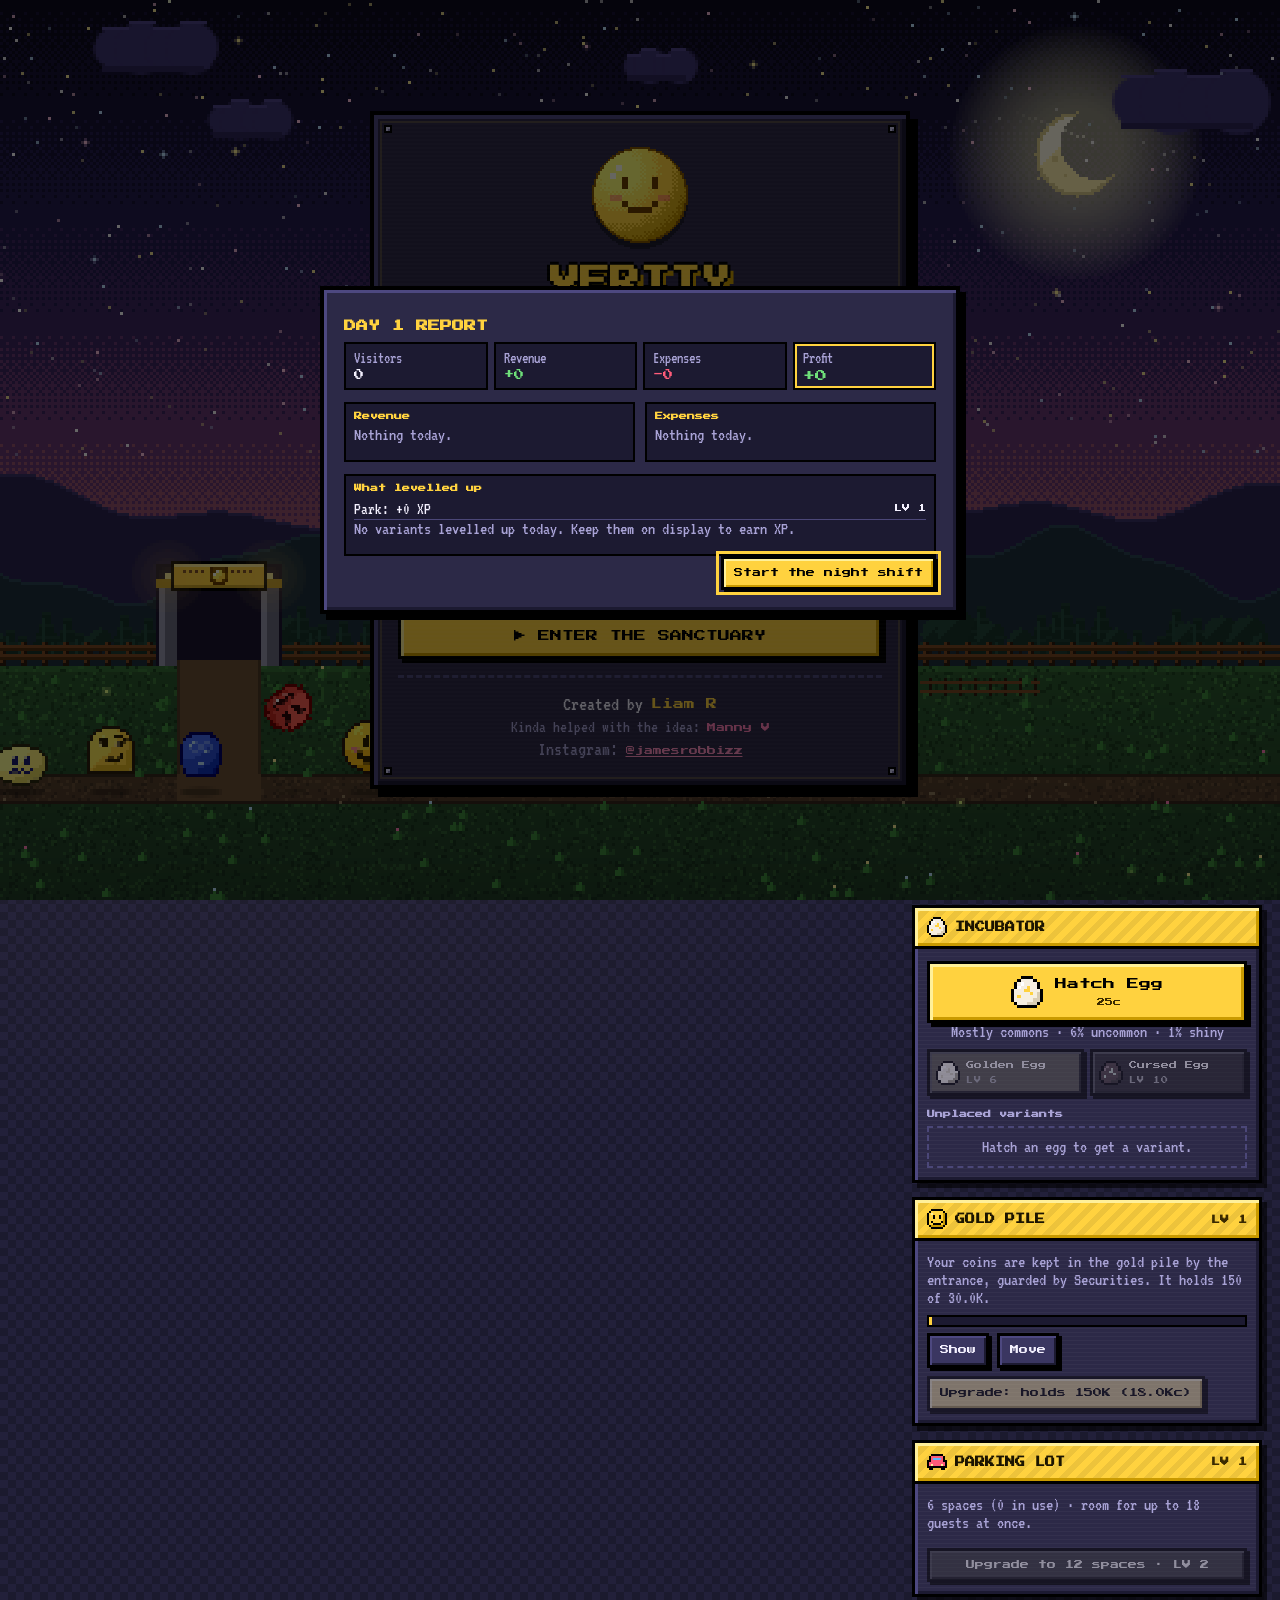
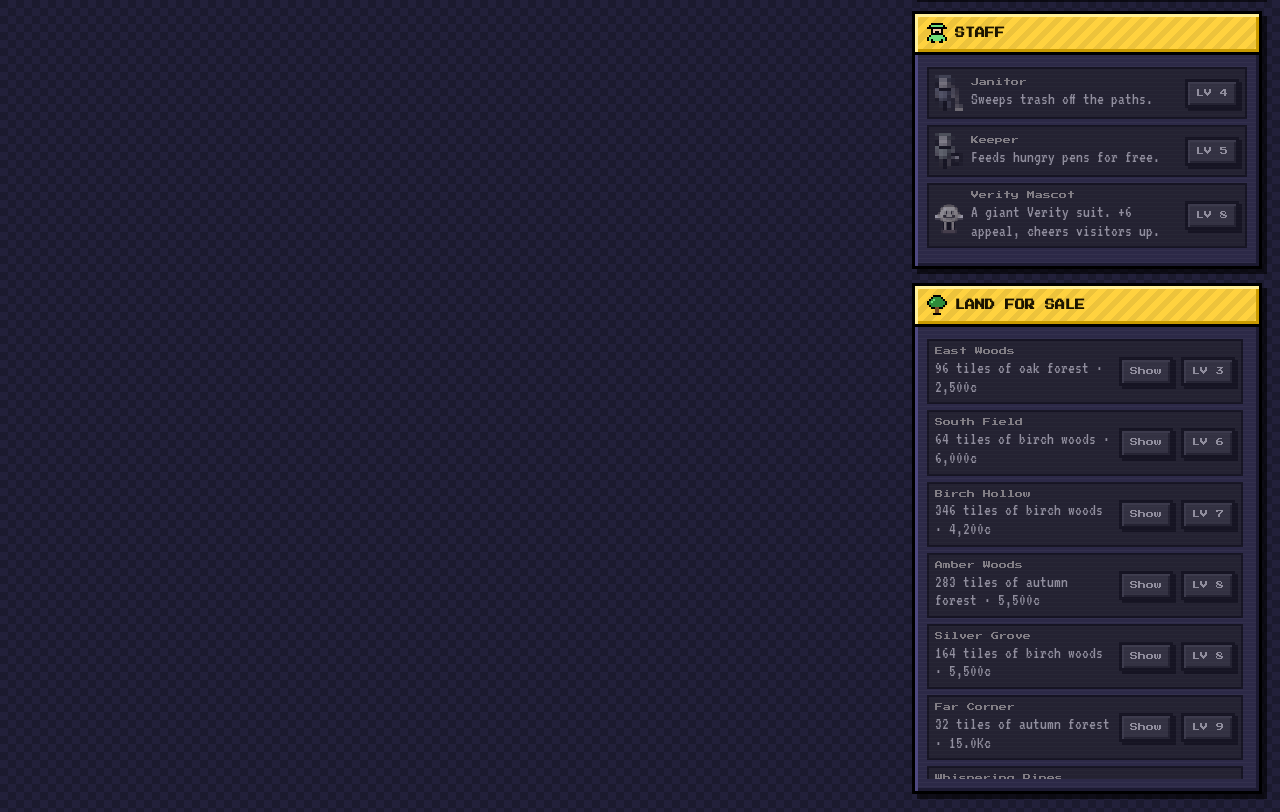
==== index.html @ 5f4888bb "Loading screen parade: every variant's real sprite with its own tricks Co-Authored-By: Claude Opus 5" ====
<!doctype html>
<html lang="en">
<head>
  <meta charset="utf-8">
  <meta name="viewport" content="width=device-width, initial-scale=1">
  <title>Verity Sanctuary</title>
  <link rel="preconnect" href="https://fonts.googleapis.com">
  <link href="https://fonts.googleapis.com/css2?family=Press+Start+2P&family=VT323&display=swap" rel="stylesheet">
  <link rel="stylesheet" href="style.css">
</head>
<body>
  <div id="loader" class="loader">
    <canvas id="loader-scene" class="loader-scene" aria-hidden="true"></canvas>
    <div class="loader-box">
      <i class="rivet tl"></i><i class="rivet tr"></i><i class="rivet bl"></i><i class="rivet br"></i>
      <canvas id="loader-verity" width="52" height="52"></canvas>
      <h1 class="loader-title">VERITY<br>SANCTUARY</h1>
      <p class="loader-tag">a variant habitat tycoon</p>
      <p class="loader-version"><span id="loader-version">Version 1.1</span> · <button id="loader-notes" class="linkish" type="button">What's new?</button></p>
      <div class="loader-roster">
        <canvas id="loader-faces" width="168" height="26"></canvas>
        <span>27 variants to discover (... for now)</span>
      </div>
      <div class="loader-bar">
        <div class="loader-track">
          <div id="loader-fill" class="loader-fill"></div>
          <div class="loader-ticks"></div>
          <canvas id="loader-roller" class="loader-roller" width="24" height="24"></canvas>
        </div>
        <div class="loader-pct"><span id="loader-step">Hatching eggs...</span><span id="loader-num">0%</span></div>
      </div>
      <p class="loader-tip"><b>TIP</b><span id="loader-tip">Build at night. The park is closed from 10 PM to 8 AM.</span></p>
      <button id="loader-start" class="big loader-start" hidden>▶ ENTER THE SANCTUARY</button>
      <div class="loader-credits">
        <p>Created by <b>Liam R</b></p>
        <p class="small-credit">Kinda helped with the idea: <b>Manny V</b></p>
        <p class="insta-credit">Instagram: <a href="https://www.instagram.com/jamesrobbizz/" target="_blank" rel="noopener">@jamesrobbizz</a></p>
      </div>
    </div>
  </div>
  <script>
    // Loading screen: an animated night scene at the sanctuary, drawn before the game scripts load.
    (function () {
      function shade(hex, amt) {
        var n = parseInt(hex.slice(1), 16), f = function (v) { return Math.max(0, Math.min(255, Math.round(v + amt))); };
        return "rgb(" + f(n >> 16) + "," + f((n >> 8) & 255) + "," + f(n & 255) + ")";
      }
      var BAYER = [0, 8, 2, 10, 12, 4, 14, 6, 3, 11, 1, 9, 15, 7, 13, 5];
      function dith(x, y) { return (BAYER[(y & 3) * 4 + (x & 3)] + 0.5) / 16; }
      function rng(seed) { var s = seed >>> 0; return function () { s = (s * 1664525 + 1013904223) >>> 0; return s / 4294967296; }; }

      // ---- Verity faces (shaded spheres, features on an 8-radius grid) ----
      var FEATURES = {
        smile: [["i", -3, -3, 1, 2], ["i", 2, -3, 1, 2], ["i", -3, 1, 1, 1], ["i", -2, 2, 4, 1], ["i", 2, 1, 1, 1]],
        love: [["h", -4, -3, 1, 1], ["h", -2, -3, 1, 1], ["h", -4, -2, 3, 1], ["h", -3, -1, 1, 1], ["h", 1, -3, 1, 1], ["h", 3, -3, 1, 1], ["h", 1, -2, 3, 1], ["h", 2, -1, 1, 1], ["i", -2, 2, 4, 1], ["i", -3, 1, 1, 1], ["i", 2, 1, 1, 1]],
        shades: [["i", -5, -3, 4, 2], ["i", 1, -3, 4, 2], ["i", -1, -3, 2, 1], ["w", -4, -3, 1, 1], ["w", 2, -3, 1, 1], ["i", -1, 2, 3, 1], ["i", 2, 1, 1, 1]],
        angry: [["i", -4, -4, 2, 1], ["i", -2, -3, 1, 1], ["i", 2, -4, 2, 1], ["i", 1, -3, 1, 1], ["i", -3, -2, 1, 1], ["i", 2, -2, 1, 1], ["i", -2, 2, 4, 1], ["i", -3, 3, 1, 1], ["i", 2, 3, 1, 1]],
        wow: [["i", -3, -3, 1, 2], ["i", 2, -3, 1, 2], ["i", -1, 1, 2, 2]],
        sleepy: [["i", -4, -2, 2, 1], ["i", 2, -2, 2, 1], ["i", -1, 2, 2, 1]],
        lie: [["i", -3, -3, 1, 2], ["i", 2, -3, 1, 2], ["i", -3, 2, 6, 1], ["i", -3, 1, 1, 1]],
      };
      function face(color, kind, r, blush) {
        var S = 2 * r + 4, c = document.createElement("canvas"); c.width = c.height = S;
        var g = c.getContext("2d"), cx = S / 2, cy = S / 2;
        var hi = shade(color, 55), lit = shade(color, 28), base = shade(color, 0), dk = shade(color, -38), dk2 = shade(color, -70), line = shade(color, -125);
        for (var y = 0; y < S; y++) for (var x = 0; x < S; x++) {
          var nx = (x + 0.5 - cx) / r, ny = (y + 0.5 - cy) / r, d = nx * nx + ny * ny;
          if (d > 1) continue;
          var col;
          if (Math.sqrt(d) > 1 - 1.15 / r) col = line;
          else {
            var l = 1 - Math.hypot(nx + 0.42, ny + 0.5) / 1.75 + (dith(x, y) - 0.5) * 0.12;
            col = l > 0.72 ? hi : l > 0.55 ? lit : l > 0.33 ? base : l > 0.18 ? dk : dk2;
          }
          g.fillStyle = col; g.fillRect(x, y, 1, 1);
        }
        var s = Math.max(1, Math.round(r / 8)), ox = Math.round(cx), oy = Math.round(cy);
        if (blush) { g.fillStyle = "rgba(255,90,120,0.45)"; g.fillRect(ox - 5 * s, oy, 2 * s, s); g.fillRect(ox + 3 * s, oy, 2 * s, s); }
        (FEATURES[kind] || FEATURES.smile).forEach(function (f) {
          g.fillStyle = f[0] === "h" ? "#e0204a" : f[0] === "w" ? "rgba(255,255,255,0.8)" : shade(color, -150);
          g.fillRect(ox + f[1] * s, oy + f[2] * s, f[3] * s, f[4] * s);
        });
        g.fillStyle = "rgba(255,255,255,0.9)";
        g.fillRect(Math.round(cx - r * 0.5), Math.round(cy - r * 0.62), Math.max(1, s), Math.max(1, s));
        g.fillRect(Math.round(cx - r * 0.62), Math.round(cy - r * 0.45), Math.max(1, s), Math.max(1, s));
        return c;
      }
      var PARADE = [
        ["#ffd23f", "smile", 8, 1], ["#ff7eb6", "love", 8, 1], ["#9d93c9", "lie", 8, 0], ["#e0453a", "angry", 8, 0],
        ["#5fb4ff", "wow", 8, 1], ["#ffc21a", "smile", 11, 1], ["#7ddc7a", "sleepy", 8, 0], ["#ffd23f", "shades", 9, 0],
        ["#3fc9b0", "wow", 8, 0], ["#e64ad6", "smile", 8, 1], ["#a347ff", "angry", 9, 0], ["#fff27a", "wow", 8, 0],
        ["#2b4fd6", "sleepy", 9, 0], ["#c9b458", "lie", 8, 0],
      ].map(function (p) { return { spr: face(p[0], p[1], p[2], p[3]), r: p[2] }; });

      // logo, roller and roster
      function put(id, spr, x, y) { var c = document.getElementById(id), g = c.getContext("2d"); g.clearRect(0, 0, c.width, c.height); g.drawImage(spr, x, y); }
      put("loader-verity", face("#ffd23f", "smile", 24, 1), 0, 0);
      put("loader-roller", face("#ffd23f", "smile", 10, 1), 0, 0);
      var rosterSprites = PARADE.slice(0, 8).map(function (p, i) { return face(["#ffd23f", "#ff7eb6", "#9d93c9", "#e0453a", "#5fb4ff", "#ffd23f", "#7ddc7a", "#a347ff"][i], ["smile", "love", "lie", "angry", "wow", "shades", "sleepy", "angry"][i], 8, i % 2); });

      // ---- Scene ----
      var cv = document.getElementById("loader-scene"), g = cv.getContext("2d");
      var W = 0, H = 0, PX = 3, sky = null, land = null, stars = [], flies = [], clouds = [], groundY = 0, pathY = 0, lanterns = [];
      function layer() { var c = document.createElement("canvas"); c.width = W; c.height = H; return [c, c.getContext("2d")]; }
      function R(gg, col, x, y, w, h) { gg.fillStyle = col; gg.fillRect(Math.round(x), Math.round(y), Math.round(w), Math.round(h)); }
      function build() {
        PX = window.innerWidth < 640 ? 2 : 3;
        W = Math.ceil(window.innerWidth / PX); H = Math.ceil(window.innerHeight / PX);
        cv.width = W; cv.height = H;
        var horizon = Math.round(H * 0.6); groundY = Math.round(H * 0.74); pathY = Math.round(H * 0.87);
        var r = rng(1234);
        // sky with dithered bands, stars and moon
        var s = layer(); sky = s[0]; var sg = s[1];
        var SKY = [[13, 11, 31], [22, 18, 52], [36, 27, 78], [60, 38, 96], [102, 56, 112], [150, 82, 110]];
        for (var y = 0; y < groundY; y++) {
          var t = Math.min(0.999, y / horizon) * (SKY.length - 1), i = Math.floor(t), f = t - i;
          for (var x = 0; x < W; x++) {
            var c = SKY[f > dith(x, y) ? Math.min(SKY.length - 1, i + 1) : i];
            sg.fillStyle = "rgb(" + c[0] + "," + c[1] + "," + c[2] + ")"; sg.fillRect(x, y, 1, 1);
          }
        }
        stars = [];
        for (var k = 0; k < W * H / 260; k++) {
          var sx = Math.floor(r() * W), sy = Math.floor(r() * horizon * 0.85);
          stars.push({ x: sx, y: sy, p: r() * 6.28, big: r() < 0.12, col: ["#ffffff", "#fff09a", "#bfe3ff", "#ffc6e0"][Math.floor(r() * 4)] });
        }
        var mx = Math.round(W * 0.84), my = Math.round(H * 0.17), mr = Math.max(9, Math.round(H * 0.045));
        for (var gr = mr * 3; gr > mr; gr -= 2) { sg.globalAlpha = 0.05; sg.fillStyle = "#fff4c9"; sg.beginPath(); sg.arc(mx, my, gr, 0, 7); sg.fill(); }
        sg.globalAlpha = 1;
        for (y = -mr; y <= mr; y++) for (x = -mr; x <= mr; x++) {
          var d = x * x + y * y; if (d > mr * mr) continue;
          var cut = (x - mr * 0.45) * (x - mr * 0.45) + (y + mr * 0.25) * (y + mr * 0.25) < mr * mr * 0.72;
          if (cut) continue;
          sg.fillStyle = d > (mr - 1.2) * (mr - 1.2) ? "#d9c98a" : (x + y < -mr * 0.6 ? "#fffbe6" : "#fff0b0");
          sg.fillRect(mx + x, my + y, 1, 1);
        }
        R(sg, "#e8d68f", mx - mr * 0.6, my + mr * 0.1, 2, 2); R(sg, "#e8d68f", mx - mr * 0.3, my + mr * 0.5, 1, 1);

        // land: hills, trees, fence, gate, ground, path
        var l = layer(); land = l[0]; var lg = l[1];
        function hills(base, amp, freq, col, top, seed) {
          for (var x = 0; x < W; x++) {
            var hy = base - amp * (0.55 * Math.sin(x * freq + seed) + 0.3 * Math.sin(x * freq * 2.3 + seed * 2) + 0.15 * Math.sin(x * freq * 5.1 + seed));
            hy = Math.round(hy);
            R(lg, top, x, hy, 1, 1); R(lg, col, x, hy + 1, 1, groundY - hy);
          }
        }
        hills(horizon - 4, H * 0.07, 0.018, "#2a2350", "#3a3168", 1);
        hills(horizon + 8, H * 0.05, 0.03, "#1d2f3c", "#2b4452", 4);
        // tree line
        for (var x = 0; x < W; x += 3 + Math.floor(r() * 6)) {
          var th = 8 + Math.floor(r() * 12), tx = x, ty = groundY - 2;
          if (r() < 0.6) { // pine
            for (var j = 0; j < th; j++) { var half = Math.floor((j / th) * th * 0.32) + 1; R(lg, j % 4 === 0 ? "#1d3d33" : "#163128", tx - half, ty - th + j, half * 2 + 1, 1); }
            R(lg, "#24493c", tx - 1, ty - th + 2, 1, th * 0.5);
          } else { // round tree
            var rr = Math.round(th * 0.35);
            for (var yy = -rr; yy <= rr; yy++) for (var xx = -rr; xx <= rr; xx++) if (xx * xx + yy * yy <= rr * rr) R(lg, (xx + yy < -rr * 0.5) ? "#22473a" : "#18342b", tx + xx, ty - rr - 3 + yy, 1, 1);
            R(lg, "#2a1d16", tx, ty - 3, 1, 3);
          }
        }
        // ground
        for (y = groundY; y < H; y++) for (x = 0; x < W; x++) {
          var n = (Math.sin(x * 12.9898 + y * 78.233) * 43758.5453) % 1; n = n < 0 ? -n : n;
          var inPath = y >= pathY - 3 && y <= pathY + 6;
          var col2 = inPath ? (n > 0.85 ? "#7a5c3c" : n < 0.1 ? "#4f3a26" : "#654a30") : (n > 0.9 ? "#3d7a3a" : n < 0.12 ? "#1f4421" : (y - groundY < 2 ? "#356b34" : "#2c5a2e"));
          if (inPath && (y === pathY - 3 || y === pathY + 6)) col2 = "#3e2e1e";
          R(lg, col2, x, y, 1, 1);
        }
        // night darkening toward the bottom
        for (y = groundY; y < H; y++) { lg.globalAlpha = (y - groundY) / (H - groundY) * 0.35; R(lg, "#0a0816", 0, y, W, 1); }
        lg.globalAlpha = 1;
        // fence
        var fy = groundY - 1;
        for (x = 0; x < W; x++) { if (x % 7 === 0) { R(lg, "#2a1a0c", x, fy - 7, 2, 8); R(lg, "#7a4a22", x, fy - 7, 1, 7); } }
        R(lg, "#4e2c10", 0, fy - 5, W, 1); R(lg, "#4e2c10", 0, fy - 2, W, 1); R(lg, "#7a4a22", 0, fy - 6, W, 1); R(lg, "#7a4a22", 0, fy - 3, W, 1);
        // gate with sign and lanterns
        var gx = Math.round(W * 0.13), gw = 34, gh = 30;
        R(lg, "#1b1530", gx - 4, fy - gh - 3, gw + 8, gh + 4);
        R(lg, "#6b6b80", gx - 3, fy - gh + 4, 6, gh - 3); R(lg, "#9a9ab0", gx - 3, fy - gh + 4, 2, gh - 3);
        R(lg, "#6b6b80", gx + gw - 3, fy - gh + 4, 6, gh - 3); R(lg, "#9a9ab0", gx + gw - 3, fy - gh + 4, 2, gh - 3);
        R(lg, "#c9a227", gx - 4, fy - gh + 2, 8, 3); R(lg, "#c9a227", gx + gw - 4, fy - gh + 2, 8, 3);
        R(lg, "#000", gx + 1, fy - gh - 4, gw - 2, 10); R(lg, "#ffd23f", gx + 2, fy - gh - 3, gw - 4, 8); R(lg, "#fff09a", gx + 2, fy - gh - 3, gw - 4, 1); R(lg, "#c9a227", gx + 2, fy - gh + 4, gw - 4, 1);
        lg.drawImage(face("#ffd23f", "smile", 3, 0), gx + gw / 2 - 5, fy - gh - 4);
        for (k = 0; k < 4; k++) { R(lg, "#7a4a22", gx + 5 + k * 2, fy - gh - 1, 1, 1); R(lg, "#7a4a22", gx + gw - 7 - k * 2, fy - gh - 1, 1, 1); }
        var gatePath = function () { R(lg, "#6b5034", gx + 3, fy - 1, gw - 6, pathY + 6 - fy + 1); R(lg, "#4f3a26", gx + 3, fy - 1, 1, pathY - 3 - fy + 1); R(lg, "#4f3a26", gx + gw - 4, fy - 1, 1, pathY - 3 - fy + 1); };
        lanterns = [[gx, fy - gh + 1], [gx + gw, fy - gh + 1]];
        // a pen on the right with a bench and a lamp post
        var px0 = Math.round(W * 0.72);
        for (x = px0; x < px0 + 40; x++) if (x % 5 === 0) R(lg, "#2a1a0c", x, groundY + 4, 1, 6);
        R(lg, "#7a4a22", px0, groundY + 5, 40, 1); R(lg, "#7a4a22", px0, groundY + 8, 40, 1);
        var lpx = Math.round(W * 0.42);
        R(lg, "#1b1b24", lpx, groundY - 18, 2, 18 + 2); R(lg, "#3a3a4a", lpx - 2, groundY - 20, 6, 3);
        lanterns.push([lpx + 1, groundY - 18]);
        // pebbles and tufts
        for (k = 0; k < W / 3; k++) {
          var ex = Math.floor(r() * W), ey = groundY + 2 + Math.floor(r() * (H - groundY - 2));
          if (ey >= pathY - 3 && ey <= pathY + 6) { R(lg, "#8f7a5c", ex, ey, 1, 1); continue; }
          R(lg, "#3f8a3c", ex, ey, 1, 2); R(lg, "#3f8a3c", ex + 1, ey - 1, 1, 3); R(lg, "#2c6a2c", ex + 2, ey, 1, 2);
          if (r() < 0.15) R(lg, ["#ff7eb6", "#fff09a", "#bfe3ff"][Math.floor(r() * 3)], ex + 1, ey - 2, 1, 1);
        }
        gatePath();
        clouds = []; for (k = 0; k < 5; k++) clouds.push({ x: r() * W, y: 8 + r() * horizon * 0.45, w: 18 + r() * 26, v: 1.5 + r() * 2.5 });
        flies = []; for (k = 0; k < Math.max(10, W / 30); k++) flies.push({ x: r() * W, y: groundY - 20 + r() * (H - groundY + 10), p: r() * 6.28, s: 0.5 + r() });
      }
      function cloud(c) {
        var x0 = Math.round(c.x), y0 = Math.round(c.y), w = Math.round(c.w);
        for (var i = 0; i < 4; i++) {
          var cx = x0 + (i + 0.5) * w / 4, rr = w / 5 + (i % 2 ? 2 : 0);
          g.fillStyle = "#3d3470"; g.beginPath(); g.arc(Math.round(cx), y0, rr, 0, 7); g.fill();
        }
        g.fillStyle = "#4d4488"; for (i = 0; i < 4; i++) g.fillRect(Math.round(x0 + (i + 0.5) * w / 4 - w / 8), Math.round(y0 - w / 5 - (i % 2 ? 2 : 0)), Math.round(w / 4), 1);
        g.fillStyle = "#2c2558"; g.fillRect(x0, y0 + Math.round(w / 6), w, 2);
      }
      // once the game scripts are loaded, the parade uses every variant's real sprite
      var realParade = null;
      function buildRealParade() {
        var tricks = ["flip", "spin", "boing", "wiggle", "twirl"];
        realParade = VARIANT_KEYS.map(function (k, i) {
          var def = VARIANTS[k], seed = 7000 + i * 131;
          var ind = { id: -3000 - i, k: k, seed: seed, model: Math.floor(Math.random() * BODY_MODELS.length), size: 0, hue: 0, light: 0, mark: "none", acc: "none", trait: "chill", shiny: false };
          var spr = buildVariantSprite(k, ind, false);
          var trick = k === "boobity" ? "shimmy" : def.move === "float" ? "float" : def.move === "glitch" ? "glitch" : def.move === "zoom" ? "dash" : def.move === "squash" ? "boing" : def.move === "jitter" ? "wiggle" : tricks[i % tricks.length];
          return { spr: spr, trick: trick };
        });
        // shuffle so the line-up changes every visit
        for (var j = realParade.length - 1; j > 0; j--) { var q = Math.floor(Math.random() * (j + 1)), t = realParade[j]; realParade[j] = realParade[q]; realParade[q] = t; }
      }
      var shoot = null, last = performance.now(), T = 0;
      function frame(now) {
        if (!document.getElementById("loader-scene")) return;
        var dt = Math.min(0.1, (now - last) / 1000); last = now; T += dt;
        if (!sky) build();
        g.imageSmoothingEnabled = false;
        g.drawImage(sky, 0, 0);
        for (var i = 0; i < stars.length; i++) {
          var s = stars[i], b = 0.5 + 0.5 * Math.sin(T * 2 + s.p);
          g.globalAlpha = 0.35 + b * 0.65; g.fillStyle = s.col; g.fillRect(s.x, s.y, 1, 1);
          if (s.big && b > 0.7) { g.globalAlpha = (b - 0.7) * 2; g.fillRect(s.x - 1, s.y, 3, 1); g.fillRect(s.x, s.y - 1, 1, 3); }
        }
        g.globalAlpha = 1;
        if (!shoot && Math.random() < dt * 0.2) shoot = { x: W * (0.2 + Math.random() * 0.6), y: H * 0.05 + Math.random() * H * 0.15, t: 0 };
        if (shoot) {
          shoot.t += dt;
          for (var k = 0; k < 12; k++) { g.globalAlpha = (1 - k / 12) * Math.max(0, 1 - shoot.t); g.fillStyle = "#fffbe6"; g.fillRect(Math.round(shoot.x + shoot.t * 160 - k * 2), Math.round(shoot.y + shoot.t * 60 - k * 0.75), 1, 1); }
          g.globalAlpha = 1; if (shoot.t > 1) shoot = null;
        }
        for (i = 0; i < clouds.length; i++) { var c = clouds[i]; c.x += c.v * dt; if (c.x > W + 10) c.x = -c.w - 10; cloud(c); }
        g.drawImage(land, 0, 0);
        // lantern glow
        for (i = 0; i < lanterns.length; i++) {
          var L = lanterns[i], fl = 0.85 + 0.15 * Math.sin(T * 7 + i * 2) * Math.sin(T * 3.1 + i);
          for (var rr = 12; rr > 2; rr -= 3) { g.globalAlpha = 0.07 * fl; g.fillStyle = "#ffcf5a"; g.beginPath(); g.arc(L[0], L[1], rr, 0, 7); g.fill(); }
          g.globalAlpha = 1; g.fillStyle = "#fff09a"; g.fillRect(L[0] - 1, L[1] - 1, 2, 2);
        }
        // the variant parade: simple faces until the game has loaded, then every variant's
        // real sprite in a random body model, bouncing along with its own trick now and then
        if (!realParade && typeof buildVariantSprite === "function" && typeof VARIANT_KEYS !== "undefined") buildRealParade();
        var list = realParade || PARADE, gap = realParade ? 30 : 30, total = list.length * gap + W * 0.25, speed = 16;
        for (i = 0; i < list.length; i++) {
          var p = list[i], sw = p.spr.width, sh = p.spr.height;
          var x = ((T * speed + W * 0.55 - i * gap) % (W + total) + (W + total)) % (W + total) - sw - 6;
          var hopT = (T * 2.2 + i * 0.37) % 1, hop = Math.sin(hopT * Math.PI) * 6, sx = 1, sy = 1, rot = 0, dx = 0, alpha = 1;
          if (hopT < 0.08 || hopT > 0.94) { sx = 1.12; sy = 0.86; }                 // squash on landing
          else if (hopT < 0.25) { sx = 0.92; sy = 1.08; }                           // stretch on take-off
          var tr = p.trick ? (T * 0.22 + i * 0.137) % 1 : 1, pr = tr / 0.22;
          if (tr < 0.22) {
            switch (p.trick) {
              case "flip": hop = Math.sin(pr * Math.PI) * 18; rot = pr * Math.PI * 2; break;
              case "spin": sx = Math.cos(pr * Math.PI * 4); break;
              case "boing": hop = Math.sin(pr * Math.PI) * 22; sy = 1 + Math.sin(pr * Math.PI * 3) * 0.25; sx = 2 - sy; break;
              case "wiggle": rot = Math.sin(pr * Math.PI * 10) * 0.35; hop *= 0.4; break;
              case "dash": dx = Math.sin(pr * Math.PI) * 26; hop *= 0.3; break;
              case "float": hop = 6 + Math.sin(pr * Math.PI) * 12; rot = Math.sin(pr * Math.PI * 4) * 0.15; sx = sy = 1; break;
              case "glitch": dx = (Math.random() < 0.3 ? (Math.random() - 0.5) * 8 : 0); alpha = Math.random() < 0.2 ? 0.4 : 1; break;
              case "shimmy": dx = Math.sin(pr * Math.PI * 14) * 2; rot = Math.sin(pr * Math.PI * 14) * 0.12; hop *= 0.3; break;
              case "twirl": rot = -pr * Math.PI * 2; hop = Math.sin(pr * Math.PI) * 10; break;
            }
          } else if (p.trick === "float") { hop = 5 + Math.sin(T * 2 + i) * 2; sx = sy = 1; }
          x += dx;
          if (x < -50 || x > W + 50) continue;
          var footY = pathY + 3 + (realParade ? 3 : 0);   // real sprites have 3px of padding under the body
          g.globalAlpha = Math.max(0.08, 0.35 - hop * 0.012); g.fillStyle = "#000";
          g.beginPath(); g.ellipse(Math.round(x + sw / 2), pathY + 3, Math.max(2, sw * 0.35 - hop * 0.15), 1.5, 0, 0, 7); g.fill();
          g.globalAlpha = alpha;
          g.save();
          g.translate(Math.round(x + sw / 2), Math.round(footY - hop - sh / 2));
          if (rot) g.rotate(rot);
          g.scale(sx, sy);
          g.drawImage(p.spr, -Math.round(sw / 2), -Math.round(sh / 2));
          g.restore();
          g.globalAlpha = 1;
        }
        // fireflies
        for (i = 0; i < flies.length; i++) {
          var f = flies[i], fx = Math.round(f.x + Math.sin(T * f.s + f.p) * 10), fy = Math.round(f.y + Math.cos(T * f.s * 1.3 + f.p) * 5);
          var a = Math.max(0, Math.sin(T * 2.5 * f.s + f.p));
          g.globalAlpha = a * 0.25; g.fillStyle = "#e8ff8a"; g.fillRect(fx - 1, fy - 1, 3, 3);
          g.globalAlpha = a; g.fillRect(fx, fy, 1, 1);
        }
        g.globalAlpha = 1;
        // roster: the faces take turns bouncing
        var rc = document.getElementById("loader-faces");
        if (rc) {
          var rg = rc.getContext("2d"); rg.clearRect(0, 0, rc.width, rc.height);
          for (i = 0; i < rosterSprites.length; i++) {
            var b2 = Math.max(0, Math.sin(T * 4 - i * 0.6)); b2 = b2 > 0.6 ? (b2 - 0.6) * 10 : 0;
            rg.drawImage(rosterSprites[i], i * 21, 6 - Math.round(b2));
          }
        }
        requestAnimationFrame(frame);
      }
      window.addEventListener("resize", function () { sky = null; });
      requestAnimationFrame(frame);

      // progress (main.js finishes it once the game is ready) and rotating tips
      window.__loader = { pct: 0 };
      var steps = ["Hatching eggs...", "Polishing fences...", "Teaching Moggity to mog...", "Fitting Boobity's tank top...", "Mopping the Backrooms...", "Paving the parking lot..."];
      var tips = ["Build at night. The park is closed from 10 PM to 8 AM.", "Arrow keys or WASD move the camera. Scroll to zoom.", "A bigger parking lot brings in more guests.", "Fuse two variants in the Lab to discover new ones.", "Fed, happy variants earn more coins.", "Some variants love certain enclosure themes.", "Buy wild land to grow your sanctuary.", "He belongs to the Backrooms. Don't let him out."];
      var i = 0, tipI = 0;
      window.__loaderTimer = setInterval(function () {
        if (!document.getElementById("loader-fill")) return clearInterval(window.__loaderTimer);
        if (window.__loader.pct < 70) window.__loader.pct += 3;
        document.getElementById("loader-fill").style.width = window.__loader.pct + "%";
        document.getElementById("loader-roller").style.left = "calc(" + window.__loader.pct + "% - 18px)";
        document.getElementById("loader-num").textContent = Math.floor(window.__loader.pct) + "%";
        if (window.__loader.pct % 15 === 0) document.getElementById("loader-step").textContent = steps[i++ % steps.length];
      }, 60);
      var tipTimer = setInterval(function () {
        var el = document.getElementById("loader-tip");
        if (!el) return clearInterval(tipTimer);
        tipI = (tipI + 1) % tips.length; el.textContent = tips[tipI];
      }, 3200);
    })();
  </script>
  <header class="topbar">
    <div class="brand">
      <i class="ico logo" data-icon="logo"></i>
      <div>
        <h1>VERITY SANCTUARY</h1>
        <p class="tagline">a variant habitat tycoon <span class="ver" id="ver-tag">v1.1</span></p>
      </div>
      <div class="lvl-box" title="Park level: earn XP to unlock new items">
        <span class="lvl-badge" id="park-level">1</span>
        <div class="lvl-meta">
          <span class="label">PARK LEVEL</span>
          <div class="progress xp"><div id="xp-bar" class="progress-fill"></div></div>
          <span id="xp-text" class="xp-text"></span>
        </div>
      </div>
    </div>
    <div class="stats">
      <div class="stat coins"><i class="ico" data-icon="coin"></i><div><span class="label">COINS</span><span id="money" class="value">0</span></div></div>
      <div class="stat"><i class="ico" data-icon="rate"></i><div><span class="label">PER SEC</span><span id="rate" class="value">0</span></div></div>
      <div class="stat"><i class="ico" data-icon="visitor"></i><div><span class="label">VISITORS</span><span id="visitors" class="value">0</span></div></div>
      <div class="stat"><i class="ico" data-icon="heart"></i><div><span class="label">APPEAL</span><span id="appeal" class="value">0</span></div></div>
      <div class="stat"><i class="ico" data-icon="star"></i><div><span class="label">RATING</span><span id="stars" class="value stars"></span></div></div>
      <button id="notes-btn" class="icon-btn text-btn" title="Patch notes"><i class="ico" data-icon="scroll"></i><span>Patch notes</span></button>
      <a id="insta-btn" class="icon-btn text-btn insta-btn" href="https://www.instagram.com/jamesrobbizz/" target="_blank" rel="noopener" title="Follow @jamesrobbizz on Instagram"><i class="ico" data-icon="insta"></i><span>@jamesrobbizz</span></a>
      <button id="sound-toggle" class="icon-btn" title="Toggle sound"><i class="ico" data-icon="sound"></i></button>
    </div>
  </header>

  <main class="layout">
    <section class="park">
      <div class="park-frame">
        <div class="park-title">
          <span class="world-info"><i class="ico" id="weather-ico" data-icon="sun"></i><span id="clock"></span><span id="weather-label"></span></span>
          <span id="park-info" class="park-info"></span>
          <button id="snapshot" class="mini" title="Download a picture of your park"><i class="ico" data-icon="camera"></i></button>
        </div>
        <div id="event-bar" class="event-bar" hidden>
          <span id="event-text"></span>
          <div class="event-timer"><div id="event-fill"></div></div>
        </div>
        <div id="hours-bar" class="hours-bar">
          <span id="hours-text"></span>
          <button id="hours-btn" class="mini-text"></button>
        </div>
        <div class="map-wrap">
          <canvas id="game" tabindex="0" aria-label="Park map. Arrow keys or WASD move the camera, plus and minus zoom."></canvas>
          <canvas id="minimap" width="144" height="96" title="Minimap: click or drag to jump"></canvas>
          <div class="map-controls">
            <button id="zoom-in" class="mini" title="Zoom in (+)">+</button>
            <span id="zoom-label">100%</span>
            <button id="zoom-out" class="mini" title="Zoom out (-)">&minus;</button>
            <button id="zoom-home" class="mini" title="Back to the gate">&#8962;</button>
          </div>
          <p class="map-help">Arrows/WASD or drag to move · scroll or +/- to zoom</p>
        </div>
      </div>
      <div class="hint-bar"><i class="ico" data-icon="info"></i><p id="hint" class="hint"></p></div>
      <div class="card goal-strip">
        <i class="ico" data-icon="trophy"></i>
        <div class="goal-text"><span class="label">GOAL</span><span id="goal-strip-text"></span></div>
        <div class="progress"><div id="goal-strip-bar" class="progress-fill"></div></div>
      </div>
    </section>

    <aside class="panel">
      <nav class="tabs">
        <button class="tab active" data-tab="park"><i class="ico" data-icon="hammer"></i><span>Park</span></button>
        <button class="tab" data-tab="lab"><i class="ico" data-icon="flask"></i><span>Lab</span></button>
        <button class="tab" data-tab="index"><i class="ico" data-icon="book"></i><span>Index</span></button>
        <button class="tab" data-tab="goals"><i class="ico" data-icon="trophy"></i><span>Goals</span></button>
        <button class="tab" data-tab="save"><i class="ico" data-icon="disk"></i><span>Save</span></button>
      </nav>

      <!-- PARK -->
      <div class="page" data-page="park">
        <div class="card">
          <h2><i class="ico" data-icon="hammer"></i>BUILD</h2>
          <div class="tools tool-grid">
            <button class="tool active" data-tool="inspect"><i class="ico" data-icon="inspect"></i><span>Inspect</span><small>click a variant</small></button>
            <button class="tool build-only" data-tool="path"><i class="ico" data-icon="path"></i><span>Path</span><small id="cost-path"></small></button>
            <button class="tool build-only" data-tool="enclosure"><i class="ico" data-icon="fence"></i><span>Enclosure</span><small id="cost-enclosure"></small></button>
            <button class="tool build-only" data-tool="bulldoze"><i class="ico" data-icon="shovel"></i><span>Bulldoze</span><small>50% refund</small></button>
          </div>
          <div id="build-options" class="build-options build-only" hidden></div>
          <p id="build-lock" class="build-lock" hidden>The park is open. Building, shops, decor and moving variants come back at 10 PM. The Lab, Incubator and care work all day.</p>
        </div>

        <div class="card build-only">
          <h2><i class="ico" data-icon="shop"></i>SHOPS &amp; DECOR</h2>
          <h3>Snack stands <span>visitors buy as they pass</span></h3>
          <div id="shop-stands" class="shop-grid"></div>
          <h3>Decorations <span>raise park appeal</span></h3>
          <div id="shop-decor" class="shop-grid"></div>
          <p id="shop-more" class="small locked-note"></p>
        </div>

        <div class="card" id="request-card">
          <h2><i class="ico" data-icon="scroll"></i>VISITOR REQUEST</h2>
          <div id="request"></div>
        </div>

        <div class="card">
          <h2><i class="ico" data-icon="egg"></i>INCUBATOR <small id="free-eggs"></small></h2>
          <button id="hatch" class="big"><i class="ico egg-ico" data-icon="egg"></i><span>Hatch Egg<small id="cost-egg"></small></span></button>
          <p class="small center">Mostly commons · 6% uncommon · 1% shiny</p>
          <div id="special-eggs" class="special-eggs"></div>
          <h3>Unplaced variants <span id="inv-count"></span></h3>
          <div id="inventory" class="inventory"></div>
        </div>

        <div class="card" id="bank-card">
          <h2><i class="ico" data-icon="coin"></i>GOLD PILE <small id="bank-level"></small></h2>
          <div id="bank"></div>
        </div>

        <div class="card" id="parking-card">
          <h2><i class="ico" data-icon="car"></i>PARKING LOT <small id="lot-level"></small></h2>
          <div id="parking"></div>
        </div>

        <div class="card" id="staff-card">
          <h2><i class="ico" data-icon="staff"></i>STAFF <small id="wages"></small></h2>
          <div id="staff"></div>
        </div>

        <div class="card" id="land-card" hidden>
          <h2><i class="ico" data-icon="tree"></i>LAND FOR SALE</h2>
          <div id="land"></div>
        </div>

        <div class="card" id="inspect-card" hidden>
          <h2><i class="ico" data-icon="fence"></i><span id="inspect-title">ENCLOSURE</span></h2>
          <div id="inspect"></div>
        </div>
      </div>

      <!-- LAB -->
      <div class="page" data-page="lab" hidden>
        <div class="card">
          <h2><i class="ico" data-icon="flask"></i>FUSION LAB <small id="lab-level"></small></h2>
          <div class="fuse-row">
            <button class="fuse-slot" data-slot="0"></button>
            <span class="fuse-plus">+</span>
            <button class="fuse-slot" data-slot="1"></button>
            <span class="fuse-plus">=</span>
            <div class="fuse-slot result" id="fuse-result"></div>
          </div>
          <div id="fuse-info" class="fuse-info"></div>
          <button id="fuse-btn" class="big"><i class="ico" data-icon="flask"></i><span>Fuse!<small id="fuse-cost"></small></span></button>
          <button id="lab-upgrade" class="wide"></button>
          <h3>Pick from unplaced variants</h3>
          <div id="lab-inventory" class="inventory"></div>
        </div>
        <div class="card">
          <h2><i class="ico" data-icon="book"></i>RECIPE BOOK <small id="recipe-count"></small></h2>
          <div id="recipes" class="recipes"></div>
        </div>
      </div>

      <!-- INDEX -->
      <div class="page" data-page="index" hidden>
        <div class="card">
          <h2><i class="ico" data-icon="book"></i>VARIANT INDEX <small id="index-count"></small></h2>
          <div class="progress"><div id="index-bar" class="progress-fill"></div></div>
          <div id="index-detail" class="index-detail"></div>
          <div id="index" class="index"></div>
        </div>
      </div>

      <!-- GOALS -->
      <div class="page" data-page="goals" hidden>
        <div class="card" id="prestige-card">
          <h2><i class="ico" data-icon="shard"></i>NEW SANCTUARY <small id="shards"></small></h2>
          <div id="prestige"></div>
        </div>
        <div class="card">
          <h2><i class="ico" data-icon="star"></i>PARK LEVEL <small id="level-small"></small></h2>
          <div id="level-info"></div>
        </div>
        <div class="card">
          <h2><i class="ico" data-icon="trophy"></i>CURRENT GOAL <small id="goal-count"></small></h2>
          <div id="goal"></div>
        </div>
        <div class="card">
          <h2><i class="ico" data-icon="star"></i>ACHIEVEMENTS <small id="ach-count"></small></h2>
          <p class="small">Each achievement gives +2% income forever.</p>
          <div id="achievements" class="achievements"></div>
        </div>
      </div>

      <!-- SAVE -->
      <div class="page" data-page="save" hidden>
        <div class="card">
          <h2><i class="ico" data-icon="disk"></i>SAVE</h2>
          <p class="small" id="save-status">Autosaves every 10s.</p>
          <div class="tools">
            <button id="save-now">Save now</button>
            <button id="export">Export</button>
            <button id="import">Import</button>
            <button id="reset" class="danger">Reset</button>
          </div>
        </div>
        <div class="card">
          <h2><i class="ico" data-icon="sound"></i>SETTINGS</h2>
          <label class="check"><input type="checkbox" id="set-muted"> Mute everything</label>
          <label class="check"><input type="checkbox" id="set-sound"> Sound effects</label>
          <label class="check"><input type="checkbox" id="set-coin"> Coin sounds</label>
          <label class="range">Sound volume <input type="range" id="set-sfxvol" min="0" max="1" step="0.05"></label>
          <label class="check"><input type="checkbox" id="set-music"> Music</label>
          <label class="range">Music volume <input type="range" id="set-musicvol" min="0" max="1" step="0.05"></label>
          <label class="check"><input type="checkbox" id="set-effects"> Weather &amp; night effects</label>
          <label class="check"><input type="checkbox" id="set-shake"> Screen shake on rare hatches</label>
          <button id="admin-btn" class="wide"><i class="ico" data-icon="staff"></i> Admin panel</button>
          <button id="tut-replay" class="wide"><i class="ico" data-icon="info"></i> Replay tutorial</button>
          <button id="snapshot2" class="wide"><i class="ico" data-icon="camera"></i> Download park snapshot</button>
        </div>
        <div class="card">
          <h2><i class="ico" data-icon="scroll"></i>PATCH NOTES <small>v<span id="ver-small"></span></small></h2>
          <div id="notes-card"></div>
        </div>
        <div class="card">
          <h2><i class="ico" data-icon="star"></i>CREDITS</h2>
          <p class="credit-line">Created by <b>Liam R</b></p>
          <p class="credit-line">Kinda helped with the idea: <b>Manny V</b></p>
          <p class="small">A fan game inspired by the Verity meme. Not affiliated with its creators.</p>
          <p class="small"><a class="archive-link" href="versions/index.html">Play older versions</a></p>
        </div>
      </div>
    </aside>
  </main>

  <div id="toasts" class="toasts"></div>

  <!-- Tutorial guide -->
  <div id="tutorial" class="tutorial" role="dialog" aria-labelledby="tut-title" aria-live="polite" hidden>
    <div class="tut-head">
      <i class="ico" data-icon="logo"></i>
      <span id="tut-step" class="tut-step"></span>
      <button id="tut-skip" class="linkish" type="button">Skip tutorial</button>
    </div>
    <h3 id="tut-title"></h3>
    <p id="tut-text"></p>
    <p id="tut-task" class="tut-task" hidden><b>TRY IT</b><span id="tut-task-text"></span><em>DONE!</em></p>
    <div class="tut-nav">
      <button id="tut-back" type="button">Back</button>
      <button id="tut-next" class="primary" type="button">Next</button>
    </div>
  </div>

  <!-- Hatch / fusion animation -->
  <div id="fx-overlay" class="overlay" hidden>
    <div class="fx-box">
      <canvas id="fx-canvas" width="160" height="120"></canvas>
      <div id="fx-title" class="fx-title"></div>
      <div id="fx-sub" class="fx-sub"></div>
      <div class="tools center">
        <button id="fx-inspect" hidden>Inspect</button>
        <button id="fx-ok" class="primary">Nice!</button>
      </div>
    </div>
  </div>

  <!-- Close-up variant card -->
  <dialog id="card-dialog" class="card-dialog">
    <div class="vc">
      <div class="vc-art">
        <canvas id="card-canvas" width="96" height="96"></canvas>
        <div id="card-badges" class="vc-badges"></div>
      </div>
      <div class="vc-info">
        <h2 id="card-name"></h2>
        <p id="card-species" class="vc-species"></p>
        <div class="vc-level"><span id="card-level"></span><div class="progress"><div id="card-xp" class="progress-fill"></div></div></div>
        <div id="card-care"></div>
        <div id="card-stats" class="vc-stats"></div>
        <p id="card-ability" class="vc-ability"></p>
        <p id="card-desc" class="vc-desc"></p>
      </div>
    </div>
    <div class="tools vc-actions">
      <button id="card-pet" class="primary">Pet</button>
      <button id="card-feed">Feed (3c)</button>
      <button id="card-rename">Rename</button>
      <button id="card-move"></button>
      <button id="card-release" class="danger"></button>
      <button id="card-close">Close</button>
    </div>
  </dialog>

  <dialog id="day-dialog" class="day-dialog">
    <form method="dialog">
      <h2 id="day-title">DAY REPORT</h2>
      <div id="day-report"></div>
      <div class="tools ask-actions"><button value="ok" class="primary">Start the night shift</button></div>
    </form>
  </dialog>

  <dialog id="notes-dialog" class="notes-dialog">
    <form method="dialog">
      <h2>WHAT'S NEW</h2>
      <div id="notes"></div>
      <div class="tools ask-actions"><button value="ok" class="primary">Let's go!</button></div>
    </form>
  </dialog>

  <dialog id="ask-dialog" class="ask-dialog">
    <form method="dialog">
      <h2 id="ask-title"></h2>
      <p id="ask-text" class="ask-text"></p>
      <input id="ask-input" maxlength="16" autocomplete="off" hidden>
      <div class="tools ask-actions">
        <button id="ask-ok" value="ok" class="primary">OK</button>
        <button id="ask-cancel" value="cancel">Cancel</button>
      </div>
    </form>
  </dialog>

  <dialog id="admin-dialog" class="admin-dialog">
    <form method="dialog">
      <h2>ADMIN PANEL</h2>
      <div id="admin-body"></div>
      <div class="tools"><button class="primary" value="close">Close</button></div>
    </form>
  </dialog>

  <dialog id="snap-dialog" class="snap-dialog">
    <form method="dialog">
      <h2>PARK SNAPSHOT</h2>
      <img id="snap-img" alt="A picture of your park">
      <p class="small">Right-click (or long-press on a phone) the picture to save or share it.</p>
      <div class="tools"><button value="close" class="primary">Close</button></div>
    </form>
  </dialog>

  <dialog id="save-dialog">
    <form method="dialog">
      <h2 id="save-dialog-title">EXPORT SAVE</h2>
      <p class="small" id="save-dialog-help"></p>
      <textarea id="save-code" rows="6" spellcheck="false"></textarea>
      <div class="tools">
        <button id="save-dialog-ok" value="ok">OK</button>
        <button value="cancel">Close</button>
      </div>
    </form>
  </dialog>

  <script src="js/data.js"></script>
  <script src="js/sprites.js"></script>
  <script src="js/audio.js"></script>
  <script src="js/game.js"></script>
  <script src="js/world.js"></script>
  <script src="js/city.js"></script>
  <script src="js/systems.js"></script>
  <script src="js/admin.js"></script>
  <script src="js/tutorial.js"></script>
  <script src="js/main.js"></script>
</body>
</html>
---- style.css ----
:root {
  color-scheme: dark;
  --bg: #1b1a2e;
  --bg-2: #22203a;
  --panel: #2c2947;
  --panel-2: #3a3661;
  --panel-hi: #4d4880;
  --panel-lo: #1c1a31;
  --line: #4b4778;
  --text: #f4f1ff;
  --muted: #a9a3d6;
  --yellow: #ffd23f;
  --yellow-hi: #fff09a;
  --yellow-lo: #c99a00;
  --danger: #ff5c7a;
  --wood: #7a4a22;
  --wood-hi: #a8703c;
  --wood-lo: #4e2c10;
}

* { box-sizing: border-box; }

body {
  margin: 0;
  color: var(--text);
  font-family: "VT323", monospace;
  font-size: 20px;
  min-height: 100vh;
  background-color: var(--bg);
  background-image:
    radial-gradient(circle at 20% 0%, rgba(255, 210, 63, 0.08), transparent 45%),
    linear-gradient(45deg, var(--bg-2) 25%, transparent 25%, transparent 75%, var(--bg-2) 75%),
    linear-gradient(45deg, var(--bg-2) 25%, transparent 25%, transparent 75%, var(--bg-2) 75%);
  background-size: auto, 16px 16px, 16px 16px;
  background-position: 0 0, 0 0, 8px 8px;
}

h1, h2, h3, button, .stat, .park-title {
  font-family: "Press Start 2P", monospace;
}

/* ---------- Pixel icons ---------- */
.ico {
  display: inline-block;
  width: 20px;
  height: 20px;
  flex-shrink: 0;
  background-size: contain;
  background-repeat: no-repeat;
  background-position: center;
  image-rendering: pixelated;
  vertical-align: middle;
}
.ico.logo { width: 44px; height: 44px; animation: bob 1.6s ease-in-out infinite; }
@keyframes bob { 50% { transform: translateY(-3px); } }

/* ---------- Top bar ---------- */
.topbar {
  display: flex;
  flex-wrap: wrap;
  gap: 12px 20px;
  align-items: center;
  justify-content: space-between;
  padding: 12px 20px;
  background:
    repeating-linear-gradient(90deg, transparent 0 30px, rgba(255, 255, 255, 0.02) 30px 32px),
    linear-gradient(#17162b, #100f20);
  border-bottom: 4px solid #000;
  box-shadow: inset 0 -4px 0 var(--yellow), 0 4px 0 rgba(0, 0, 0, 0.4);
  padding-bottom: 16px;
}

.brand { display: flex; align-items: center; gap: 12px; }
.topbar h1 {
  margin: 0;
  font-size: 18px;
  color: var(--yellow);
  text-shadow: 2px 0 0 #000, -2px 0 0 #000, 0 2px 0 #000, 0 -2px 0 #000, 4px 4px 0 var(--yellow-lo);
  letter-spacing: 1px;
}
.tagline { margin: 4px 0 0; color: var(--muted); font-size: 18px; }

.stats { display: flex; gap: 8px; flex-wrap: wrap; }
.stat {
  display: flex;
  align-items: center;
  gap: 8px;
  padding: 6px 12px 6px 8px;
  background: var(--panel-lo);
  border: 3px solid #000;
  box-shadow: inset 2px 2px 0 var(--panel-2), inset -2px -2px 0 #0c0b18;
  min-width: 108px;
}
.stat > div { display: flex; flex-direction: column; gap: 4px; }
.stat .label { font-size: 7px; color: var(--muted); }
.stat .value { font-size: 12px; color: var(--yellow); }
.stat .ico { width: 24px; height: 24px; }
.stat.coins .value { color: var(--yellow-hi); }
.stat .value.bump { animation: bump 0.25s ease-out; }
@keyframes bump { 50% { transform: scale(1.15); } }

/* ---------- Layout ---------- */
.layout {
  display: flex;
  gap: 18px;
  padding: 18px;
  align-items: flex-start;
}

.park { flex: 1; min-width: 0; }

.park-frame {
  padding: 8px;
  background: var(--wood);
  border: 4px solid #000;
  box-shadow:
    inset 3px 3px 0 var(--wood-hi),
    inset -3px -3px 0 var(--wood-lo),
    6px 6px 0 rgba(0, 0, 0, 0.6);
  background-image: repeating-linear-gradient(0deg, transparent 0 6px, rgba(0, 0, 0, 0.12) 6px 7px);
}
.park-title {
  display: flex;
  justify-content: space-between;
  gap: 8px;
  font-size: 9px;
  color: #ffe9c4;
  text-shadow: 2px 2px 0 var(--wood-lo);
  padding: 2px 4px 8px;
}
.park-info { color: #ffe9c4; opacity: 0.85; }

#game {
  display: block;
  width: 100%;
  height: clamp(360px, 64vh, 760px);
  image-rendering: pixelated;
  image-rendering: crisp-edges;
  border: 3px solid #000;
  background: #3f8a3a;
  touch-action: none;
  cursor: crosshair;
}

.hint-bar {
  display: flex;
  align-items: center;
  gap: 10px;
  margin-top: 12px;
  padding: 8px 12px;
  background: var(--panel-lo);
  border: 3px solid #000;
  box-shadow: inset 2px 2px 0 var(--panel-2), 4px 4px 0 rgba(0, 0, 0, 0.5);
}
.hint { color: var(--text); margin: 0; min-height: 1.2em; }

/* ---------- Side panel ---------- */
.panel {
  width: 350px;
  flex-shrink: 0;
  display: flex;
  flex-direction: column;
  gap: 14px;
}

.card {
  background: var(--panel);
  background-image: linear-gradient(rgba(255, 255, 255, 0.03) 1px, transparent 1px);
  background-size: 100% 4px;
  border: 3px solid #000;
  box-shadow:
    inset 3px 3px 0 var(--panel-hi),
    inset -3px -3px 0 var(--panel-lo),
    5px 5px 0 rgba(0, 0, 0, 0.6);
  padding: 0 12px 12px;
}

.card h2 {
  display: flex;
  align-items: center;
  gap: 8px;
  font-size: 10px;
  margin: 0 -12px 12px;
  padding: 9px 12px;
  color: #1b1400;
  background:
    repeating-linear-gradient(-45deg, transparent 0 6px, rgba(0, 0, 0, 0.07) 6px 12px),
    var(--yellow);
  border-bottom: 3px solid #000;
  box-shadow: inset 3px 3px 0 var(--yellow-hi), inset -3px -3px 0 var(--yellow-lo);
}
.card h2 small { margin-left: auto; color: #3a2a00; font-size: 9px; }
.card h3 { font-size: 8px; margin: 14px 0 8px; color: var(--muted); display: flex; justify-content: space-between; }
.small { font-size: 18px; color: var(--muted); margin: 0 0 8px; }

.progress {
  height: 12px;
  margin-bottom: 10px;
  background: var(--panel-lo);
  border: 2px solid #000;
}
.progress-fill {
  height: 100%;
  width: 0;
  background: repeating-linear-gradient(90deg, var(--yellow) 0 6px, var(--yellow-lo) 6px 8px);
  transition: width 0.4s;
}

/* ---------- Buttons ---------- */
.tools { display: flex; flex-wrap: wrap; gap: 8px; }
.tool-grid { display: grid; grid-template-columns: 1fr 1fr; }

button {
  font-size: 9px;
  line-height: 1.4;
  color: var(--text);
  background: var(--panel-2);
  border: 3px solid #000;
  box-shadow: inset 2px 2px 0 var(--panel-hi), inset -2px -2px 0 var(--panel-lo), 3px 3px 0 #000;
  padding: 8px 10px;
  cursor: pointer;
}
button small { display: block; font-size: 7px; color: var(--yellow); margin-top: 4px; }
button:hover:not(:disabled) { background: var(--panel-hi); }
button:active:not(:disabled) { transform: translate(2px, 2px); box-shadow: inset 2px 2px 0 var(--panel-lo), 1px 1px 0 #000; }
button:disabled { opacity: 0.45; cursor: not-allowed; filter: grayscale(0.6); }

button.tool {
  display: grid;
  grid-template-columns: auto 1fr;
  grid-template-rows: auto auto;
  align-items: center;
  column-gap: 8px;
  text-align: left;
  padding: 8px;
}
button.tool .ico { grid-row: 1 / 3; width: 24px; height: 24px; }
button.tool small { margin-top: 2px; }
button.tool.active {
  background: var(--yellow);
  color: #000;
  box-shadow: inset 2px 2px 0 var(--yellow-hi), inset -2px -2px 0 var(--yellow-lo), 3px 3px 0 #000;
}
button.tool.active small { color: #3a2a00; }

button.big {
  display: flex;
  align-items: center;
  justify-content: center;
  gap: 12px;
  width: 100%;
  padding: 12px;
  background: var(--yellow);
  color: #000;
  font-size: 12px;
  box-shadow: inset 3px 3px 0 var(--yellow-hi), inset -3px -3px 0 var(--yellow-lo), 4px 4px 0 #000;
}
button.big:hover:not(:disabled) { background: #ffdc66; }
button.big small { color: #3a2a00; font-size: 8px; }
button.big .egg-ico { width: 32px; height: 32px; }
button.big:not(:disabled) .egg-ico { animation: wobble 1.4s ease-in-out infinite; }
@keyframes wobble { 0%, 60%, 100% { transform: rotate(0); } 70% { transform: rotate(-12deg); } 80% { transform: rotate(10deg); } 90% { transform: rotate(-6deg); } }
button.danger { background: #6a2438; box-shadow: inset 2px 2px 0 #9a3a55, inset -2px -2px 0 #3a1220, 3px 3px 0 #000; }

/* ---------- Slots ---------- */
.inventory, .index {
  display: grid;
  grid-template-columns: repeat(auto-fill, minmax(58px, 1fr));
  gap: 6px;
}

.slot {
  --rc: #c9c5e8;
  position: relative;
  display: flex;
  flex-direction: column;
  align-items: center;
  gap: 3px;
  padding: 6px 2px 5px;
  background: radial-gradient(circle at 50% 35%, color-mix(in srgb, var(--rc) 22%, transparent), transparent 70%), var(--panel-lo);
  border: 2px solid #000;
  box-shadow: inset 0 0 0 2px color-mix(in srgb, var(--rc) 55%, transparent);
  font-size: 15px;
  text-align: center;
  line-height: 1;
}
.slot.locked { background: var(--panel-lo); box-shadow: inset 0 0 0 2px #2a2745; color: var(--muted); }
button.slot { font-family: "VT323", monospace; font-size: 15px; color: var(--text); }
button.slot:hover { background: radial-gradient(circle at 50% 35%, color-mix(in srgb, var(--rc) 40%, transparent), transparent 70%), var(--panel-2); }
button.slot.selected { background: var(--yellow); color: #000; box-shadow: inset 0 0 0 2px var(--yellow-hi); }
.slot canvas { width: 36px; height: 36px; image-rendering: pixelated; }
.slot .rar { font-size: 12px; }
.slot .new {
  position: absolute;
  top: -6px;
  right: -4px;
  font-family: "Press Start 2P", monospace;
  font-size: 6px;
  padding: 2px 3px;
  background: var(--danger);
  color: #fff;
  border: 2px solid #000;
}
.empty {
  color: var(--muted);
  font-size: 18px;
  margin: 0;
  grid-column: 1 / -1;
  padding: 10px;
  border: 2px dashed var(--line);
  text-align: center;
}

/* ---------- Enclosure inspector ---------- */
.enc-stats { display: grid; grid-template-columns: 1fr 1fr; gap: 6px; margin-bottom: 10px; }
.enc-stat {
  background: var(--panel-lo);
  border: 2px solid #000;
  padding: 6px 8px;
  font-size: 18px;
}
.enc-stat b { display: block; font-family: "Press Start 2P", monospace; font-size: 10px; color: var(--yellow); margin-top: 4px; font-weight: normal; }
.enc-row {
  display: flex;
  align-items: center;
  gap: 8px;
  padding: 6px;
  margin-bottom: 4px;
  background: var(--panel-lo);
  border: 2px solid #000;
}
.enc-row canvas { width: 32px; height: 32px; image-rendering: pixelated; }
.enc-row span { flex: 1; }
.enc-row span em { display: block; font-style: normal; font-size: 15px; }
.enc-row button { padding: 6px 8px; font-size: 8px; }
.warn { color: var(--danger); font-size: 18px; margin: 8px 0 0; }

/* ---------- Toasts ---------- */
.toasts {
  position: fixed;
  left: 50%;
  bottom: 20px;
  transform: translateX(-50%);
  display: flex;
  flex-direction: column;
  gap: 8px;
  z-index: 10;
  pointer-events: none;
  width: min(440px, calc(100vw - 32px));
}
.toast {
  display: flex;
  align-items: center;
  gap: 10px;
  background: #121124;
  border: 3px solid #000;
  box-shadow: inset 0 0 0 3px var(--yellow), 5px 5px 0 rgba(0, 0, 0, 0.6);
  padding: 12px 14px;
  font-size: 20px;
  animation: pop 0.25s ease-out;
}
.toast canvas { width: 32px; height: 32px; image-rendering: pixelated; flex-shrink: 0; }
.toast.out { opacity: 0; transform: translateY(8px); transition: opacity 0.3s, transform 0.3s; }
@keyframes pop { from { transform: scale(0.8); opacity: 0; } to { transform: scale(1); opacity: 1; } }

/* ---------- Dialog ---------- */
dialog {
  background: var(--panel);
  color: var(--text);
  border: 4px solid #000;
  box-shadow: inset 3px 3px 0 var(--panel-hi), inset -3px -3px 0 var(--panel-lo), 6px 6px 0 #000;
  width: min(480px, calc(100vw - 32px));
}
dialog::backdrop { background: rgba(0, 0, 0, 0.6); }
dialog h2 { font-family: "Press Start 2P", monospace; font-size: 12px; color: var(--yellow); }
dialog textarea {
  width: 100%;
  font-family: monospace;
  font-size: 12px;
  background: #121124;
  color: var(--text);
  border: 2px solid #000;
  margin-bottom: 10px;
}

@media (max-width: 900px) {
  .layout { flex-direction: column; align-items: stretch; padding: 16px; }
  .park { width: 100%; }
  .panel { width: 100%; }
  .topbar { padding: 12px 16px 16px; }
  .topbar h1 { font-size: 13px; }
  .stats { display: grid; grid-template-columns: 1fr 1fr; width: 100%; }
  .stat { min-width: 0; }
}

/* ---------- Tabs ---------- */
.tabs { display: grid; grid-template-columns: repeat(5, 1fr); gap: 4px; }
.tab {
  display: flex; flex-direction: column; align-items: center; gap: 4px;
  padding: 8px 2px; font-size: 7px;
}
.tab .ico { width: 22px; height: 22px; }
.tab.active {
  background: var(--yellow); color: #000;
  box-shadow: inset 2px 2px 0 var(--yellow-hi), inset -2px -2px 0 var(--yellow-lo), 3px 3px 0 #000;
}
.tab .dot { width: 6px; height: 6px; background: var(--danger); border: 1px solid #000; }
.page { display: flex; flex-direction: column; gap: 14px; }
.page[hidden] { display: none; }
.center { text-align: center; justify-content: center; }
.card h3 span { color: var(--muted); font-family: "VT323", monospace; font-size: 15px; }
.icon-btn { padding: 6px; align-self: center; }
.icon-btn .ico { width: 24px; height: 24px; }
.icon-btn.muted { opacity: 0.5; }
.stars { letter-spacing: 1px; }
.stars .off { color: #4b4778; }

/* ---------- Shop ---------- */
.shop-grid { display: grid; grid-template-columns: repeat(auto-fill, minmax(96px, 1fr)); gap: 6px; }
.shop-item {
  display: grid; grid-template-columns: auto 1fr; align-items: center; gap: 6px;
  padding: 6px; text-align: left; font-size: 7px;
}
.shop-item canvas { width: 32px; height: 40px; image-rendering: pixelated; grid-row: 1 / 3; }
.shop-item small { margin-top: 0; }
.shop-item.active { background: var(--yellow); color: #000; box-shadow: inset 2px 2px 0 var(--yellow-hi), inset -2px -2px 0 var(--yellow-lo), 3px 3px 0 #000; }
.shop-item.active small { color: #3a2a00; }
.shop-item.poor small { color: var(--danger); }

/* ---------- Slots extras ---------- */
.slot .zoom {
  position: absolute; top: 2px; left: 2px; width: 14px; height: 14px;
  background-size: contain; image-rendering: pixelated; cursor: zoom-in; opacity: 0.85;
}
.slot .shiny-tag { position: absolute; top: 2px; right: 3px; color: #fff09a; font-size: 14px; text-shadow: 1px 1px 0 #000; }
.slot .lvl { font-size: 12px; color: var(--muted); }
button.slot.picked { outline: 3px solid var(--yellow); outline-offset: -3px; }

/* ---------- Lab ---------- */
.fuse-row { display: flex; align-items: center; justify-content: space-between; gap: 4px; margin-bottom: 10px; }
.fuse-slot {
  width: 74px; height: 86px; display: flex; flex-direction: column; align-items: center; justify-content: center; gap: 4px;
  background: var(--panel-lo); border: 3px dashed var(--line); box-shadow: none; padding: 4px;
  font-family: "VT323", monospace; font-size: 15px; color: var(--muted); text-align: center; line-height: 1;
}
.fuse-slot.filled { border-style: solid; border-color: #000; color: var(--text); box-shadow: inset 0 0 0 2px var(--rc, #c9c5e8); }
.fuse-slot canvas { width: 44px; height: 48px; image-rendering: pixelated; }
.fuse-slot.result { border-color: var(--yellow-lo); }
.fuse-plus { font-family: "Press Start 2P", monospace; font-size: 14px; color: var(--yellow); }
.fuse-info { font-size: 18px; color: var(--muted); margin-bottom: 10px; min-height: 2.4em; }
.fuse-info b { color: var(--text); font-weight: normal; }
button.wide { width: 100%; margin-top: 8px; }
.recipes { display: flex; flex-direction: column; gap: 4px; }
.recipe { display: flex; align-items: center; gap: 4px; padding: 4px 6px; background: var(--panel-lo); border: 2px solid #000; font-size: 16px; }
.recipe canvas { width: 24px; height: 26px; image-rendering: pixelated; }
.recipe .op { color: var(--yellow); font-family: "Press Start 2P", monospace; font-size: 8px; }

/* ---------- Index detail ---------- */
.index .slot { cursor: pointer; }
.index .slot.sel { outline: 3px solid var(--yellow); outline-offset: -3px; }
.index-detail { display: flex; gap: 10px; align-items: flex-start; margin-bottom: 10px; padding: 8px; background: var(--panel-lo); border: 2px solid #000; min-height: 80px; }
.index-detail:empty { display: none; }
.index-detail canvas { width: 54px; height: 60px; image-rendering: pixelated; flex-shrink: 0; }
.index-detail h4 { margin: 0 0 4px; font-family: "Press Start 2P", monospace; font-size: 9px; }
.index-detail p { margin: 0 0 4px; font-size: 17px; line-height: 1.1; }

/* ---------- Goals & achievements ---------- */
.goal-strip { display: flex; align-items: center; gap: 10px; margin-top: 12px; padding: 8px 12px; }
.goal-strip .ico { width: 24px; height: 24px; }
.goal-text { flex: 1; display: flex; flex-direction: column; gap: 2px; }
.goal-text .label { font-family: "Press Start 2P", monospace; font-size: 7px; color: var(--muted); }
.goal-strip .progress { width: 30%; margin: 0; }
.goal-big { font-size: 22px; margin: 0 0 8px; }
.goal-reward { color: var(--yellow); }
.achievements { display: grid; grid-template-columns: 1fr 1fr; gap: 6px; }
.ach { display: flex; gap: 6px; align-items: center; padding: 6px; background: var(--panel-lo); border: 2px solid #000; font-size: 15px; line-height: 1.05; }
.ach .ico { width: 22px; height: 22px; }
.ach b { display: block; font-family: "Press Start 2P", monospace; font-size: 7px; font-weight: normal; margin-bottom: 3px; color: var(--yellow); }
.ach.locked { opacity: 0.45; filter: grayscale(1); }

/* ---------- Event bar ---------- */
.event-bar {
  display: flex; align-items: center; gap: 10px; margin-bottom: 8px; padding: 6px 10px;
  background: #3a1030; border: 3px solid #000; box-shadow: inset 0 0 0 2px var(--danger);
  font-size: 19px; animation: flash 1s steps(2) infinite;
}
.event-bar span { flex: 1; }
.event-timer { width: 90px; height: 10px; background: #000; border: 2px solid #000; }
.event-timer div { height: 100%; background: var(--yellow); }
@keyframes flash { 50% { box-shadow: inset 0 0 0 2px var(--yellow); } }

/* ---------- Overlay (hatch / fusion) ---------- */
.overlay { position: fixed; inset: 0; z-index: 20; display: flex; align-items: center; justify-content: center; background: rgba(8, 6, 20, 0.75); padding: 16px; }
.overlay[hidden] { display: none; }
.fx-box {
  width: min(420px, 100%); padding: 14px; text-align: center;
  background: var(--panel); border: 4px solid #000;
  box-shadow: inset 3px 3px 0 var(--panel-hi), inset -3px -3px 0 var(--panel-lo), 8px 8px 0 #000;
}
#fx-canvas { width: 100%; image-rendering: pixelated; background: #120f24; border: 3px solid #000; display: block; cursor: pointer; }
.fx-title { font-family: "Press Start 2P", monospace; font-size: 14px; margin: 12px 0 6px; min-height: 1em; }
.fx-sub { color: var(--muted); min-height: 2.2em; margin-bottom: 10px; }
button.primary { background: var(--yellow); color: #000; box-shadow: inset 2px 2px 0 var(--yellow-hi), inset -2px -2px 0 var(--yellow-lo), 3px 3px 0 #000; }
button.primary:hover:not(:disabled) { background: #ffdc66; }

/* ---------- Variant close-up card ---------- */
.card-dialog { width: min(560px, calc(100vw - 24px)); padding: 14px; }
.vc { display: flex; gap: 14px; }
.vc-art { flex-shrink: 0; width: 200px; }
#card-canvas { width: 200px; height: 200px; image-rendering: pixelated; border: 3px solid #000; display: block; }
.vc-badges { display: flex; flex-wrap: wrap; gap: 4px; margin-top: 6px; }
.badge { font-family: "Press Start 2P", monospace; font-size: 7px; padding: 3px 5px; border: 2px solid #000; background: var(--panel-lo); }
.vc-info { flex: 1; min-width: 0; }
.vc-info h2 { margin: 0 0 4px; font-size: 13px; }
.vc-species { margin: 0 0 8px; font-size: 18px; }
.vc-level { display: flex; align-items: center; gap: 8px; margin-bottom: 8px; font-family: "Press Start 2P", monospace; font-size: 8px; }
.vc-level .progress { flex: 1; margin: 0; }
.vc-stats { display: grid; grid-template-columns: 1fr 1fr; gap: 4px; margin-bottom: 8px; }
.vc-stats div { background: var(--panel-lo); border: 2px solid #000; padding: 3px 6px; font-size: 15px; color: var(--muted); line-height: 1.05; }
.vc-stats b { display: block; color: var(--text); font-weight: normal; font-size: 17px; }
.vc-ability { margin: 0 0 6px; font-size: 17px; line-height: 1.1; color: var(--yellow-hi); }
.vc-desc { margin: 0; font-size: 17px; line-height: 1.1; color: var(--muted); font-style: italic; }
.vc-actions { margin-top: 12px; }
label.check { display: flex; align-items: center; gap: 8px; margin: 6px 0; cursor: pointer; }
label.check input { width: 18px; height: 18px; accent-color: var(--yellow); }

@media (max-width: 560px) {
  .vc { flex-direction: column; align-items: center; }
  .vc-info { width: 100%; }
  .goal-strip .progress { width: 25%; }
}
.event-bar[hidden], [hidden] { display: none !important; }
.slot .nm, .fuse-slot .nm, .slot .lvl { max-width: 100%; overflow: hidden; text-overflow: ellipsis; white-space: nowrap; }
.slot, .fuse-slot { min-width: 0; }

/* ---------- Park level ---------- */
.lvl-box {
  display: flex; align-items: center; gap: 8px; margin-left: 8px;
  padding: 4px 10px 4px 4px; background: var(--panel-lo); border: 3px solid #000;
  box-shadow: inset 2px 2px 0 var(--panel-2), inset -2px -2px 0 #0c0b18;
}
.lvl-badge {
  display: flex; align-items: center; justify-content: center;
  width: 34px; height: 34px; font-family: "Press Start 2P", monospace; font-size: 12px; color: #000;
  background: var(--yellow); border: 3px solid #000;
  box-shadow: inset 2px 2px 0 var(--yellow-hi), inset -2px -2px 0 var(--yellow-lo);
}
.lvl-badge.pop { animation: bump 0.5s ease-out 3; }
.lvl-meta { display: flex; flex-direction: column; gap: 3px; width: 140px; }
.lvl-meta .label { font-family: "Press Start 2P", monospace; font-size: 7px; color: var(--muted); }
.progress.xp { height: 10px; margin: 0; }
.progress.xp .progress-fill { background: repeating-linear-gradient(90deg, #7df9ff 0 6px, #2bb5c4 6px 8px); }
.xp-text { font-size: 15px; color: var(--muted); line-height: 1; }
.locked-note { margin: 10px 0 0; text-align: center; font-size: 16px; }
.level-next { padding: 8px; background: var(--panel-lo); border: 2px dashed var(--line); margin: 8px 0; font-size: 18px; color: var(--muted); }
.level-next b { color: var(--yellow); font-weight: normal; font-family: "Press Start 2P", monospace; font-size: 9px; }
.xp-list { margin: 6px 0 0; padding-left: 18px; color: var(--muted); font-size: 17px; line-height: 1.15; }
@media (max-width: 900px) {
  .brand { flex-wrap: wrap; }
  .lvl-box { margin-left: 0; }
}

/* ---------- New systems UI ---------- */
.park-title { align-items: center; }
.world-info { display: flex; align-items: center; gap: 6px; }
.world-info .ico { width: 16px; height: 16px; }
button.mini { padding: 3px 5px; box-shadow: inset 1px 1px 0 var(--panel-hi), 2px 2px 0 #000; }
button.mini .ico { width: 16px; height: 16px; }
.build-options { margin-top: 10px; padding: 8px; background: var(--panel-lo); border: 2px solid #000; }
.build-options h4 { margin: 0 0 6px; font-family: "Press Start 2P", monospace; font-size: 7px; color: var(--muted); }
.build-options h4 + .chips { margin-bottom: 8px; }
.chips { display: flex; flex-wrap: wrap; gap: 4px; }
.chip { font-size: 7px; padding: 6px 7px; box-shadow: inset 1px 1px 0 var(--panel-hi), 2px 2px 0 #000; }
.chip small { font-size: 6px; }
.chip.active { background: var(--yellow); color: #000; }
.chip.active small { color: #3a2a00; }
.chip canvas { width: 24px; height: 24px; image-rendering: pixelated; display: block; margin: 0 auto 3px; }
.opt-desc { font-size: 16px; color: var(--muted); margin: 2px 0 0; }
.row-item { display: flex; align-items: center; gap: 8px; padding: 6px; margin-bottom: 6px; background: var(--panel-lo); border: 2px solid #000; font-size: 17px; line-height: 1.1; }
.row-item canvas { width: 28px; height: 36px; image-rendering: pixelated; flex-shrink: 0; }
.row-item .grow { flex: 1; min-width: 0; }
.row-item b { display: block; font-family: "Press Start 2P", monospace; font-size: 8px; font-weight: normal; color: var(--yellow); margin-bottom: 3px; }
.row-item button { padding: 6px 8px; font-size: 8px; }
.special-eggs { display: grid; grid-template-columns: 1fr 1fr; gap: 6px; margin-top: 8px; }
.special-eggs button { display: flex; align-items: center; gap: 6px; text-align: left; font-size: 8px; padding: 8px 6px; }
.special-eggs .ico { width: 24px; height: 24px; }
.special-eggs .gold { background: #6b5410; }
.special-eggs .curse { background: #3a1a50; }
.bars { display: flex; flex-direction: column; gap: 3px; margin: 4px 0; }
.bar { display: flex; align-items: center; gap: 6px; font-size: 14px; color: var(--muted); }
.bar .progress { flex: 1; height: 8px; margin: 0; }
.bar.food .progress-fill { background: #e8913a; }
.bar.joy .progress-fill { background: #ff7eb6; }
.request-text { font-size: 20px; margin: 0 0 6px; }
label.range { display: flex; align-items: center; justify-content: space-between; gap: 10px; margin: 6px 0; font-size: 18px; }
label.range input { flex: 1; max-width: 160px; accent-color: var(--yellow); }
.fx-box.shake { animation: shake 0.5s steps(2) 2; }
@keyframes shake { 0% { transform: translate(4px, -3px); } 25% { transform: translate(-5px, 2px); } 50% { transform: translate(3px, 4px); } 75% { transform: translate(-3px, -4px); } 100% { transform: translate(0, 0); } }

/* ---------- Loading screen ---------- */
.loader {
  position: fixed; inset: 0; z-index: 100; display: flex; align-items: center; justify-content: center; padding: 16px;
  background: #120f24; overflow: hidden;
  transition: opacity 0.6s ease;
}
.loader.done { opacity: 0; pointer-events: none; }
.loader-box {
  position: relative; width: min(540px, 100%); max-height: calc(100% - 8px); overflow: auto; padding: 28px 24px 22px; text-align: center;
  background: var(--panel); border: 4px solid #000;
  box-shadow: inset 4px 4px 0 var(--panel-hi), inset -4px -4px 0 var(--panel-lo), 8px 8px 0 #000;
}
#loader-verity { width: 104px; height: 104px; image-rendering: pixelated; animation: bob 1.2s ease-in-out infinite; filter: drop-shadow(0 6px 0 rgba(0,0,0,0.35)); }
.loader-scene { position: absolute; inset: 0; width: 100%; height: 100%; image-rendering: pixelated; }
.loader-box::before {
  content: ""; position: absolute; inset: 6px; pointer-events: none;
  border: 2px solid rgba(255, 210, 63, 0.18);
  background: repeating-linear-gradient(0deg, rgba(255,255,255,0.025) 0 2px, transparent 2px 4px);
}
.rivet { position: absolute; width: 8px; height: 8px; background: #8a86b8; border: 2px solid #000; box-shadow: inset 2px 2px 0 #d6d3f5; }
.rivet.tl { top: 10px; left: 10px; } .rivet.tr { top: 10px; right: 10px; }
.rivet.bl { bottom: 10px; left: 10px; } .rivet.br { bottom: 10px; right: 10px; }
.loader-roster { display: flex; flex-direction: column; align-items: center; gap: 2px; margin: -6px 0 14px; }
.loader-roster canvas { width: 252px; height: 39px; max-width: 100%; image-rendering: pixelated; }
.loader-roster span { font-size: 16px; color: var(--muted); letter-spacing: 1px; }
.loader-ticks {
  position: absolute; inset: 0; pointer-events: none;
  background: repeating-linear-gradient(90deg, transparent 0 calc(10% - 3px), rgba(0,0,0,0.45) calc(10% - 3px) 10%);
}
.loader-tip {
  display: flex; gap: 10px; align-items: center; min-height: 44px; margin: 0 0 14px; padding: 6px 10px; text-align: left;
  font-size: 18px; line-height: 1.1; color: var(--text); background: var(--panel-lo); border: 2px solid #000;
}
.loader-tip b {
  flex-shrink: 0; font-family: "Press Start 2P", monospace; font-size: 8px; font-weight: normal;
  color: #000; background: #7df9ff; padding: 4px 5px; border: 2px solid #000;
}
.loader-title {
  margin: 12px 0 6px; font-size: clamp(18px, 6vw, 30px); line-height: 1.3; color: var(--yellow);
  text-shadow: 3px 0 0 #000, -3px 0 0 #000, 0 3px 0 #000, 0 -3px 0 #000, 6px 6px 0 var(--yellow-lo);
}
.loader-tag { margin: 0 0 22px; color: var(--muted); font-size: 20px; }
.loader-bar { margin: 0 auto 18px; }
.loader-track {
  position: relative; height: 28px; background: #0c0b18; border: 4px solid #000;
  box-shadow: inset 0 3px 0 #000, 0 0 0 3px var(--yellow-lo);
}
.loader-fill {
  height: 100%; width: 0;
  background: repeating-linear-gradient(-45deg, var(--yellow) 0 8px, #ffe066 8px 16px);
  box-shadow: inset 0 3px 0 var(--yellow-hi), inset 0 -4px 0 var(--yellow-lo);
  animation: stripes 0.6s linear infinite;
}
@keyframes stripes { to { background-position: 22px 0; } }
.loader-roller {
  position: absolute; top: -8px; left: -18px; width: 36px; height: 36px; image-rendering: pixelated; z-index: 1;
  animation: roll 0.8s linear infinite;
}
@keyframes roll { to { transform: rotate(360deg); } }
.loader-pct { display: flex; justify-content: space-between; margin-top: 8px; font-size: 18px; color: var(--muted); }
.loader-pct #loader-num { font-family: "Press Start 2P", monospace; font-size: 10px; color: var(--yellow); }
.loader-start { margin: 4px 0 16px; animation: pulse 1s ease-in-out infinite; }
@keyframes pulse { 50% { transform: scale(1.04); } }
.loader-credits { border-top: 3px dashed var(--line); padding-top: 12px; }
.loader-credits p { margin: 4px 0; font-size: 20px; }
.loader-credits b { font-family: "Press Start 2P", monospace; font-size: 11px; color: var(--yellow); font-weight: normal; }
.loader-credits .small-credit { font-size: 17px; color: var(--muted); }
.loader-credits .small-credit b { font-size: 9px; color: #ff7eb6; }
.credit-line { margin: 4px 0; font-size: 20px; }
.credit-line b { font-family: "Press Start 2P", monospace; font-size: 10px; color: var(--yellow); font-weight: normal; }

/* ---------- In-game dialogs ---------- */
.ask-dialog { width: min(420px, calc(100vw - 32px)); }
.ask-text { white-space: pre-line; font-size: 19px; line-height: 1.2; margin: 0 0 12px; }
#ask-input {
  width: 100%; margin-bottom: 12px; padding: 8px; font-family: "VT323", monospace; font-size: 20px;
  background: #121124; color: var(--text); border: 3px solid #000; box-shadow: inset 0 0 0 2px var(--line);
}
#ask-input:focus { outline: none; box-shadow: inset 0 0 0 2px var(--yellow); }
.ask-actions { justify-content: flex-end; }
.snap-dialog { width: min(760px, calc(100vw - 24px)); }
#snap-img { display: block; width: 100%; image-rendering: pixelated; border: 3px solid #000; margin-bottom: 8px; }
button:focus-visible, .tab:focus-visible { outline: 3px solid var(--yellow); outline-offset: 2px; }

/* ---------- v1.1: map, hours, parking, reports, notes ---------- */
.map-wrap { position: relative; }
#game { outline: none; }
#game:focus-visible { box-shadow: 0 0 0 3px var(--yellow); }
#minimap {
  position: absolute; top: 10px; right: 10px; width: 144px; height: 96px;
  image-rendering: pixelated; border: 3px solid #000; box-shadow: 0 0 0 2px var(--wood-hi), 4px 4px 0 rgba(0,0,0,0.5);
  cursor: pointer; background: #1c3a1a;
}
.map-controls {
  position: absolute; right: 10px; bottom: 10px; display: flex; align-items: center; gap: 4px;
  padding: 4px; background: rgba(18, 17, 36, 0.85); border: 2px solid #000;
}
.map-controls .mini { width: 26px; height: 26px; padding: 0; font-size: 12px; }
#zoom-label { font-family: "Press Start 2P", monospace; font-size: 7px; color: var(--muted); min-width: 34px; text-align: center; }
.map-help {
  position: absolute; left: 10px; bottom: 10px; margin: 0; padding: 3px 8px; font-size: 15px;
  background: rgba(18, 17, 36, 0.75); border: 2px solid #000; color: var(--muted); pointer-events: none;
}
.hours-bar {
  display: flex; align-items: center; gap: 10px; margin-bottom: 8px; padding: 5px 10px;
  border: 3px solid #000; font-size: 19px; background: #1d3a5a; box-shadow: inset 0 0 0 2px #5fb4ff;
}
.hours-bar.night { background: #1a1638; box-shadow: inset 0 0 0 2px #c77dff; }
.hours-bar span { flex: 1; }
button.mini-text { padding: 5px 8px; font-size: 7px; }
.build-lock {
  margin: 10px 0 0; padding: 8px; font-size: 17px; line-height: 1.15;
  background: #1d3a5a; border: 2px solid #000; box-shadow: inset 0 0 0 2px #5fb4ff;
}
button.tool.locked, .shop-item.locked { opacity: 0.5; filter: grayscale(0.7); }
.ver { font-family: "Press Start 2P", monospace; font-size: 7px; color: #000; background: var(--yellow); padding: 2px 4px; border: 2px solid #000; vertical-align: middle; }
.loader-version { margin: -14px 0 18px; font-size: 18px; color: var(--muted); }
.loader-version span { font-family: "Press Start 2P", monospace; font-size: 9px; color: var(--yellow); }
button.linkish { background: none; border: none; box-shadow: none; padding: 0; font-family: "VT323", monospace; font-size: 18px; color: #7df9ff; text-decoration: underline; }
.day-dialog, .notes-dialog { width: min(640px, calc(100vw - 24px)); max-height: calc(100vh - 40px); overflow: auto; }
.report-top { display: grid; grid-template-columns: repeat(4, 1fr); gap: 6px; margin-bottom: 12px; }
.report-stat { background: var(--panel-lo); border: 2px solid #000; padding: 6px 8px; display: flex; flex-direction: column; gap: 4px; font-size: 16px; color: var(--muted); }
.report-stat b { font-family: "Press Start 2P", monospace; font-size: 10px; font-weight: normal; color: var(--text); }
.report-stat.good b { color: #6ee07a; }
.report-stat.bad b { color: var(--danger); }
.report-stat.big { box-shadow: inset 0 0 0 2px var(--yellow); }
.report-stat.big b { font-size: 12px; }
.report-cols { display: grid; grid-template-columns: 1fr 1fr; gap: 10px; margin-bottom: 12px; }
.report-col, .report-growth { background: var(--panel-lo); border: 2px solid #000; padding: 8px; }
.report-col h4, .report-growth h4 { margin: 0 0 6px; font-family: "Press Start 2P", monospace; font-size: 8px; color: var(--yellow); }
.report-row { display: flex; align-items: center; gap: 8px; justify-content: space-between; font-size: 17px; padding: 2px 0; border-bottom: 1px solid var(--line); }
.report-row b { font-weight: normal; color: var(--text); font-family: "Press Start 2P", monospace; font-size: 8px; white-space: nowrap; }
.report-row.variant span { flex: 1; }
.report-row canvas { width: 26px; height: 30px; image-rendering: pixelated; }
.note-version { margin-bottom: 12px; }
.note-version h4 { margin: 0 0 6px; font-family: "Press Start 2P", monospace; font-size: 9px; color: var(--yellow); }
.note-version ul { margin: 0; padding-left: 20px; font-size: 18px; line-height: 1.2; }
.note-version li { margin-bottom: 4px; }
.park-title { flex-wrap: wrap; }
@media (max-width: 900px) {
  .park-info { display: none; }
  .hours-bar { font-size: 16px; }
  #game { height: 56vh; min-height: 300px; }
  #minimap { width: 96px; height: 64px; top: 8px; right: 8px; }
  .map-help { display: none; }
  .report-top { grid-template-columns: 1fr 1fr; }
  .report-cols { grid-template-columns: 1fr; }
}

/* ---------- Tutorial ---------- */
.tutorial {
  position: fixed; z-index: 15; width: 330px; padding: 12px 14px 12px;
  background: var(--panel); border: 4px solid #000;
  box-shadow: inset 3px 3px 0 var(--panel-hi), inset -3px -3px 0 var(--panel-lo), 6px 6px 0 #000, 0 0 0 3px #7df9ff;
  transition: left 0.25s ease, top 0.25s ease;
}
.tutorial.docked { left: 12px !important; right: 12px; top: auto !important; bottom: 12px; width: auto; }
.tut-head { display: flex; align-items: center; gap: 8px; margin-bottom: 6px; }
.tut-head .ico { width: 24px; height: 24px; }
.tut-step { font-family: "Press Start 2P", monospace; font-size: 8px; color: #7df9ff; }
.tut-head .linkish { margin-left: auto; font-size: 17px; color: var(--muted); }
.tutorial h3 { margin: 0 0 6px; font-family: "Press Start 2P", monospace; font-size: 12px; font-weight: normal; color: var(--yellow); text-wrap: balance; }
.tutorial p { margin: 0 0 10px; font-size: 19px; line-height: 1.15; }
.tut-task { display: flex; align-items: center; gap: 8px; padding: 6px 8px; background: var(--panel-lo); border: 2px solid #000; }
.tut-task b, .tut-task em {
  flex-shrink: 0; font-family: "Press Start 2P", monospace; font-size: 7px; font-weight: normal; font-style: normal;
  color: #000; background: #ffd23f; padding: 3px 4px; border: 2px solid #000;
}
.tut-task em { display: none; margin-left: auto; background: #6ee07a; }
.tut-task.done em { display: inline-block; animation: pulse 0.6s ease-in-out infinite; }
.tut-task.done span { text-decoration: line-through; color: var(--muted); }
.tut-nav { display: flex; justify-content: space-between; gap: 8px; }
.tut-nav button { min-width: 86px; }
#tut-next.ready { animation: pulse 0.6s ease-in-out infinite; }
.tut-target { outline: 3px solid #7df9ff !important; outline-offset: 2px; animation: tutglow 1s ease-in-out infinite; }
@keyframes tutglow { 50% { outline-color: #ffd23f; } }
.archive-link { color: #7df9ff; }

/* ---------- Full-height map (desktop) ---------- */
@media (min-width: 901px) {
  .park {
    position: sticky; top: 18px;
    display: flex; flex-direction: column;
    height: calc(100dvh - var(--topbar-h, 64px) - 36px); min-height: 480px;
  }
  .park-frame { flex: 1; min-height: 0; display: flex; flex-direction: column; }
  .park-frame .map-wrap { flex: 1; min-height: 0; }
  #game { height: 100%; }
}

/* ---------- Top bar: patch notes and Instagram ---------- */
.text-btn { display: inline-flex; align-items: center; gap: 6px; font-size: 8px; padding: 6px 10px 6px 6px; }
a.icon-btn {
  font-family: "Press Start 2P", monospace; line-height: 1.4;
  color: var(--text); text-decoration: none; background: var(--panel-2); border: 3px solid #000;
  box-shadow: inset 2px 2px 0 var(--panel-hi), inset -2px -2px 0 var(--panel-lo), 3px 3px 0 #000;
}
a.icon-btn:hover { background: var(--panel-hi); }
a.icon-btn:active { transform: translate(2px, 2px); box-shadow: inset 2px 2px 0 var(--panel-lo), 1px 1px 0 #000; }
.insta-btn span { color: #ff8fc0; }
.insta-credit { font-size: 17px; color: var(--muted); }
.insta-credit a { font-family: "Press Start 2P", monospace; font-size: 9px; color: #ff8fc0; }
@media (max-width: 900px) { .text-btn { justify-content: center; font-size: 7px; } }

/* ---------- Locked (not yet unlocked) items: visible but greyed out ---------- */
.is-locked { opacity: 0.5; filter: grayscale(0.9); }
button.is-locked { cursor: help; }
button.is-locked:hover:not(:disabled) { background: var(--panel-2); }
.tab.is-locked { opacity: 0.45; }
.lock-tag { color: var(--muted) !important; letter-spacing: 1px; }
.card-locked > :not(h2) { opacity: 0.55; filter: grayscale(0.9); }
#land { max-height: 440px; overflow-y: auto; padding-right: 4px; }

/* ---------- Custom pens and remodelling ---------- */
.pen-draft { margin: 6px 0 10px; padding: 8px; background: var(--panel-lo); border: 2px solid #000; }
.pen-draft .tools { margin-top: 6px; }
.opt-desc.warn, .small.warn { color: #ff8a3c; }
.remodel { margin: 8px 0; padding: 6px 8px; background: var(--panel-lo); border: 2px solid #000; }
.remodel summary { cursor: pointer; font-family: "Press Start 2P", monospace; font-size: 8px; color: var(--yellow); padding: 2px 0; }
.remodel h4 { margin: 8px 0 4px; }

/* ---------- Patch notes: one collapsible section per version ---------- */
details.note-version { margin: 0 0 8px; background: var(--panel-lo); border: 2px solid #000; }
details.note-version summary { display: flex; align-items: baseline; gap: 8px; padding: 8px 10px; cursor: pointer; list-style: none; }
details.note-version summary::-webkit-details-marker { display: none; }
details.note-version summary::before { content: "+"; font-family: "Press Start 2P", monospace; font-size: 9px; color: var(--yellow); width: 10px; }
details.note-version[open] summary::before { content: "-"; }
details.note-version summary b { font-family: "Press Start 2P", monospace; font-size: 9px; font-weight: normal; color: var(--yellow); }
details.note-version summary span { font-size: 18px; color: var(--text); }
details.note-version summary small { margin-left: auto; font-size: 15px; color: var(--muted); }
details.note-version h5 { margin: 6px 12px 2px; font-family: "Press Start 2P", monospace; font-size: 7px; font-weight: normal; color: #7df9ff; letter-spacing: 1px; text-transform: uppercase; }
details.note-version ul { margin: 0 0 6px; padding: 0 14px 0 30px; font-size: 17px; line-height: 1.15; }
details.note-version li { margin-bottom: 2px; }

/* ---------- Admin panel ---------- */
.admin-dialog { width: min(560px, calc(100vw - 24px)); max-height: calc(100vh - 40px); overflow: auto; }
.admin-sec { margin: 0 0 10px; padding: 8px; background: var(--panel-lo); border: 2px solid #000; }
.admin-sec h4 { margin: 0 0 6px; font-family: "Press Start 2P", monospace; font-size: 8px; font-weight: normal; color: var(--yellow); }
.admin-row { display: flex; flex-wrap: wrap; gap: 6px; align-items: center; }
.admin-row button { font-size: 8px; padding: 6px 8px; }
.admin-row select { font-family: "VT323", monospace; font-size: 17px; background: #121124; color: var(--text); border: 2px solid #000; padding: 3px 4px; }
.admin-row .check { font-size: 17px; }

/* ---------- Day mode: building and editing controls disappear while the park is open ---------- */
body.park-open .build-only { display: none !important; }

#money.bank-full { color: #ff8a3c; }
#bank .progress { margin: 6px 0; }
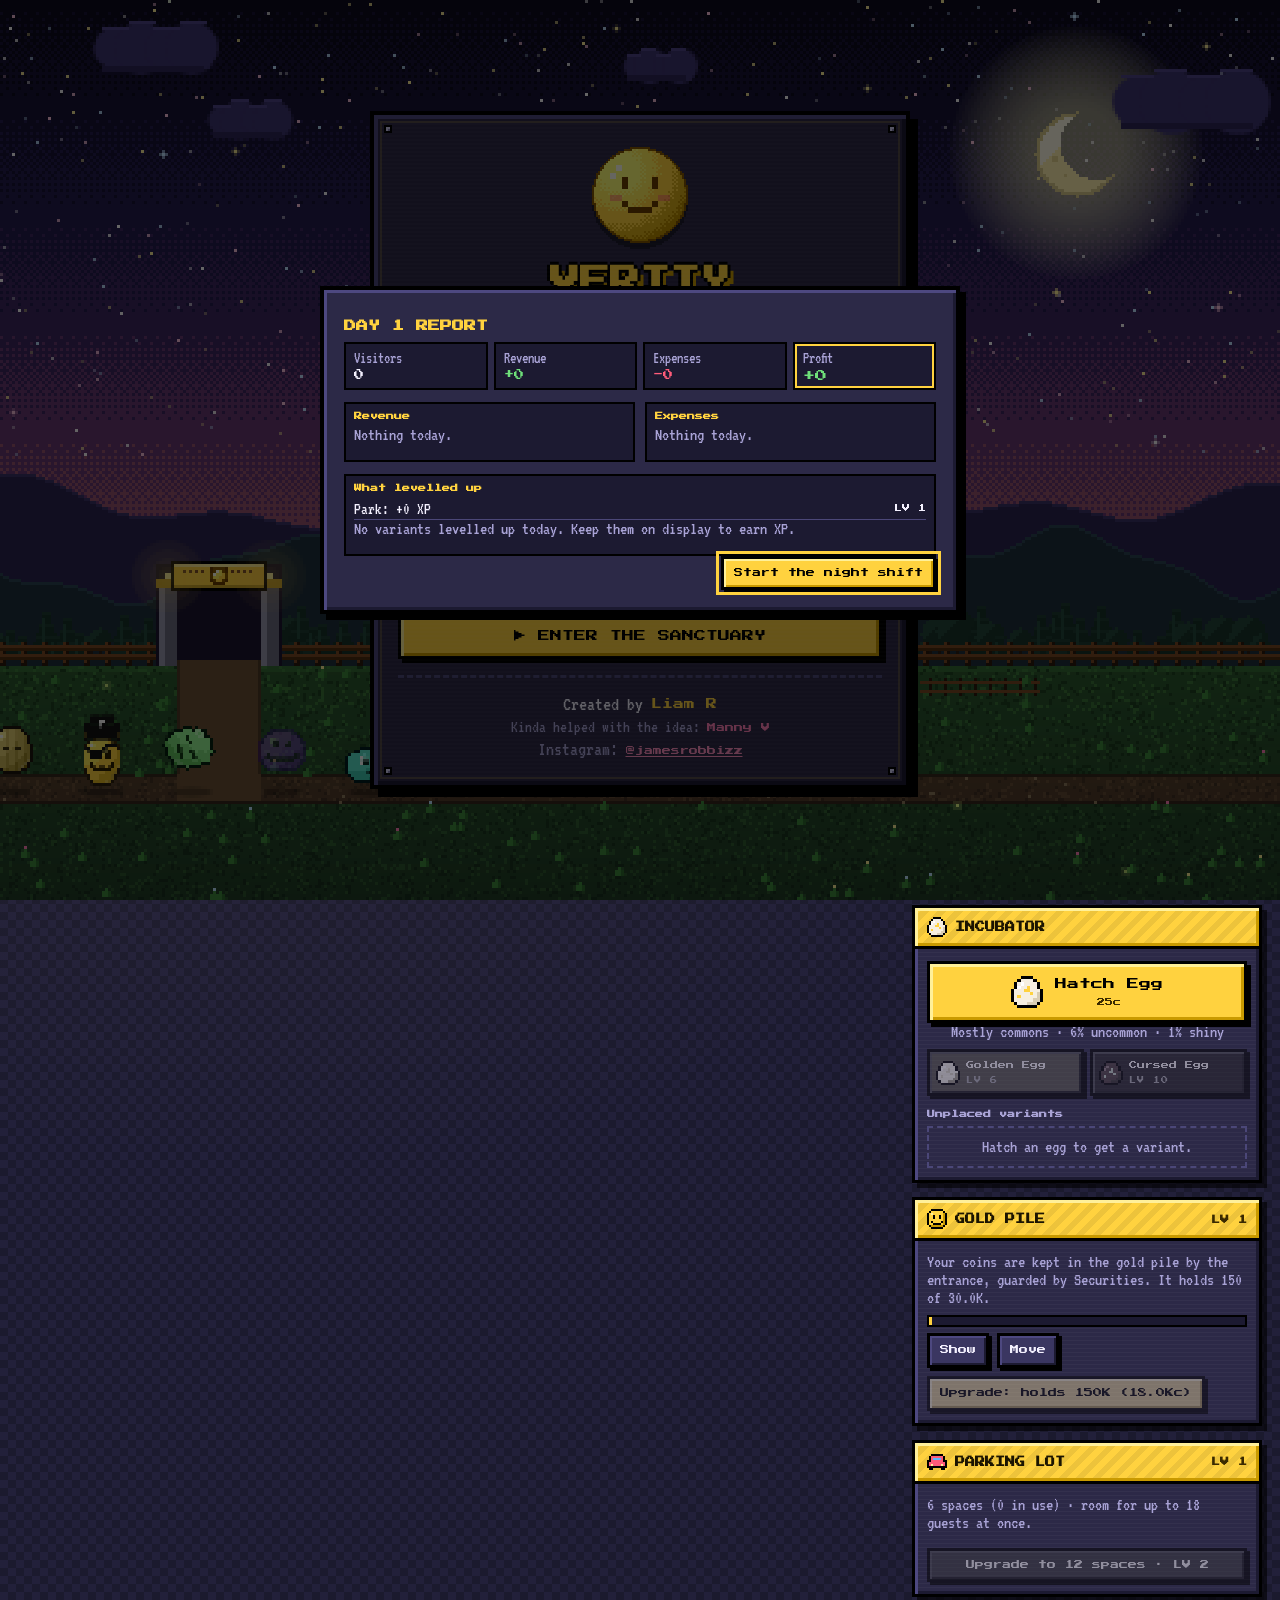
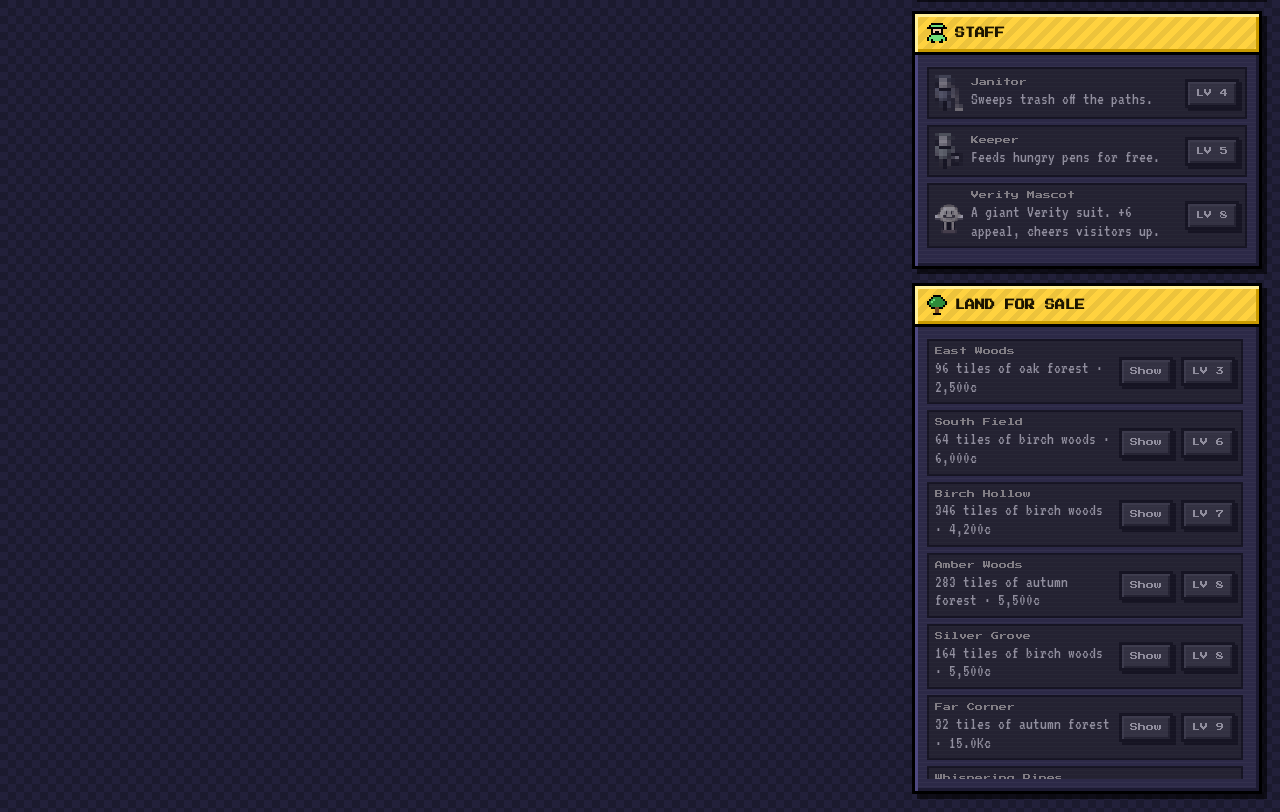
==== commit 118fc066: "Version 2.0: nicer vault, mean Security guards, gold heap, jiggling Boobity on the loading screen Co" ====
--- a/index.html
+++ b/index.html
@@ -16,7 +16,7 @@
       <canvas id="loader-verity" width="52" height="52"></canvas>
       <h1 class="loader-title">VERITY<br>SANCTUARY</h1>
       <p class="loader-tag">a variant habitat tycoon</p>
-      <p class="loader-version"><span id="loader-version">Version 1.1</span> · <button id="loader-notes" class="linkish" type="button">What's new?</button></p>
+      <p class="loader-version"><span id="loader-version">Version 2.0</span> · <button id="loader-notes" class="linkish" type="button">What's new?</button></p>
       <div class="loader-roster">
         <canvas id="loader-faces" width="168" height="26"></canvas>
         <span>27 variants to discover (... for now)</span>
@@ -219,9 +219,10 @@
         realParade = VARIANT_KEYS.map(function (k, i) {
           var def = VARIANTS[k], seed = 7000 + i * 131;
           var ind = { id: -3000 - i, k: k, seed: seed, model: Math.floor(Math.random() * BODY_MODELS.length), size: 0, hue: 0, light: 0, mark: "none", acc: "none", trait: "chill", shiny: false };
-          var spr = buildVariantSprite(k, ind, false);
+          var chest = k === CHEST_KEY;
+          var spr = buildVariantSprite(k, ind, false, chest);   // Boobity's chest is drawn live so it can jiggle
           var trick = k === "boobity" ? "shimmy" : def.move === "float" ? "float" : def.move === "glitch" ? "glitch" : def.move === "zoom" ? "dash" : def.move === "squash" ? "boing" : def.move === "jitter" ? "wiggle" : tricks[i % tricks.length];
-          return { spr: spr, trick: trick };
+          return { spr: spr, trick: trick, chest: chest ? { D: bodySize(k, ind), color: def.color } : null };
         });
         // shuffle so the line-up changes every visit
         for (var j = realParade.length - 1; j > 0; j--) { var q = Math.floor(Math.random() * (j + 1)), t = realParade[j]; realParade[j] = realParade[q]; realParade[q] = t; }
@@ -288,6 +289,14 @@
           if (rot) g.rotate(rot);
           g.scale(sx, sy);
           g.drawImage(p.spr, -Math.round(sw / 2), -Math.round(sh / 2));
+          if (p.chest) {
+            // the chest lags behind each hop and swings on its own: two springs, slightly out of step
+            var shim = p.trick === "shimmy" && tr < 0.22 ? 1 : 0;
+            var lag = (hopT - 0.18 + 1) % 1, bounce = Math.sin(lag * Math.PI * 2);
+            var jy = Math.round(bounce * 2.5 + Math.sin(T * 30) * 1.5 * shim), jy2 = Math.round(Math.sin((lag - 0.06) * Math.PI * 2) * 2.5 + Math.sin(T * 30 + 1) * 1.5 * shim);
+            var jx = Math.round(Math.sin(T * 9 + i) * 0.8 + Math.sin(T * 30) * 2 * shim);
+            drawChest(g, -Math.round(sw / 2) + SPR_PAD_X, -Math.round(sh / 2) + SPR_PAD_T, p.chest.D, p.chest.color, 1, 1, [jx, jy, -jx, jy2]);
+          }
           g.restore();
           g.globalAlpha = 1;
         }
@@ -338,7 +347,7 @@
       <i class="ico logo" data-icon="logo"></i>
       <div>
         <h1>VERITY SANCTUARY</h1>
-        <p class="tagline">a variant habitat tycoon <span class="ver" id="ver-tag">v1.1</span></p>
+        <p class="tagline">a variant habitat tycoon <span class="ver" id="ver-tag">v2.0</span></p>
       </div>
       <div class="lvl-box" title="Park level: earn XP to unlock new items">
         <span class="lvl-badge" id="park-level">1</span>
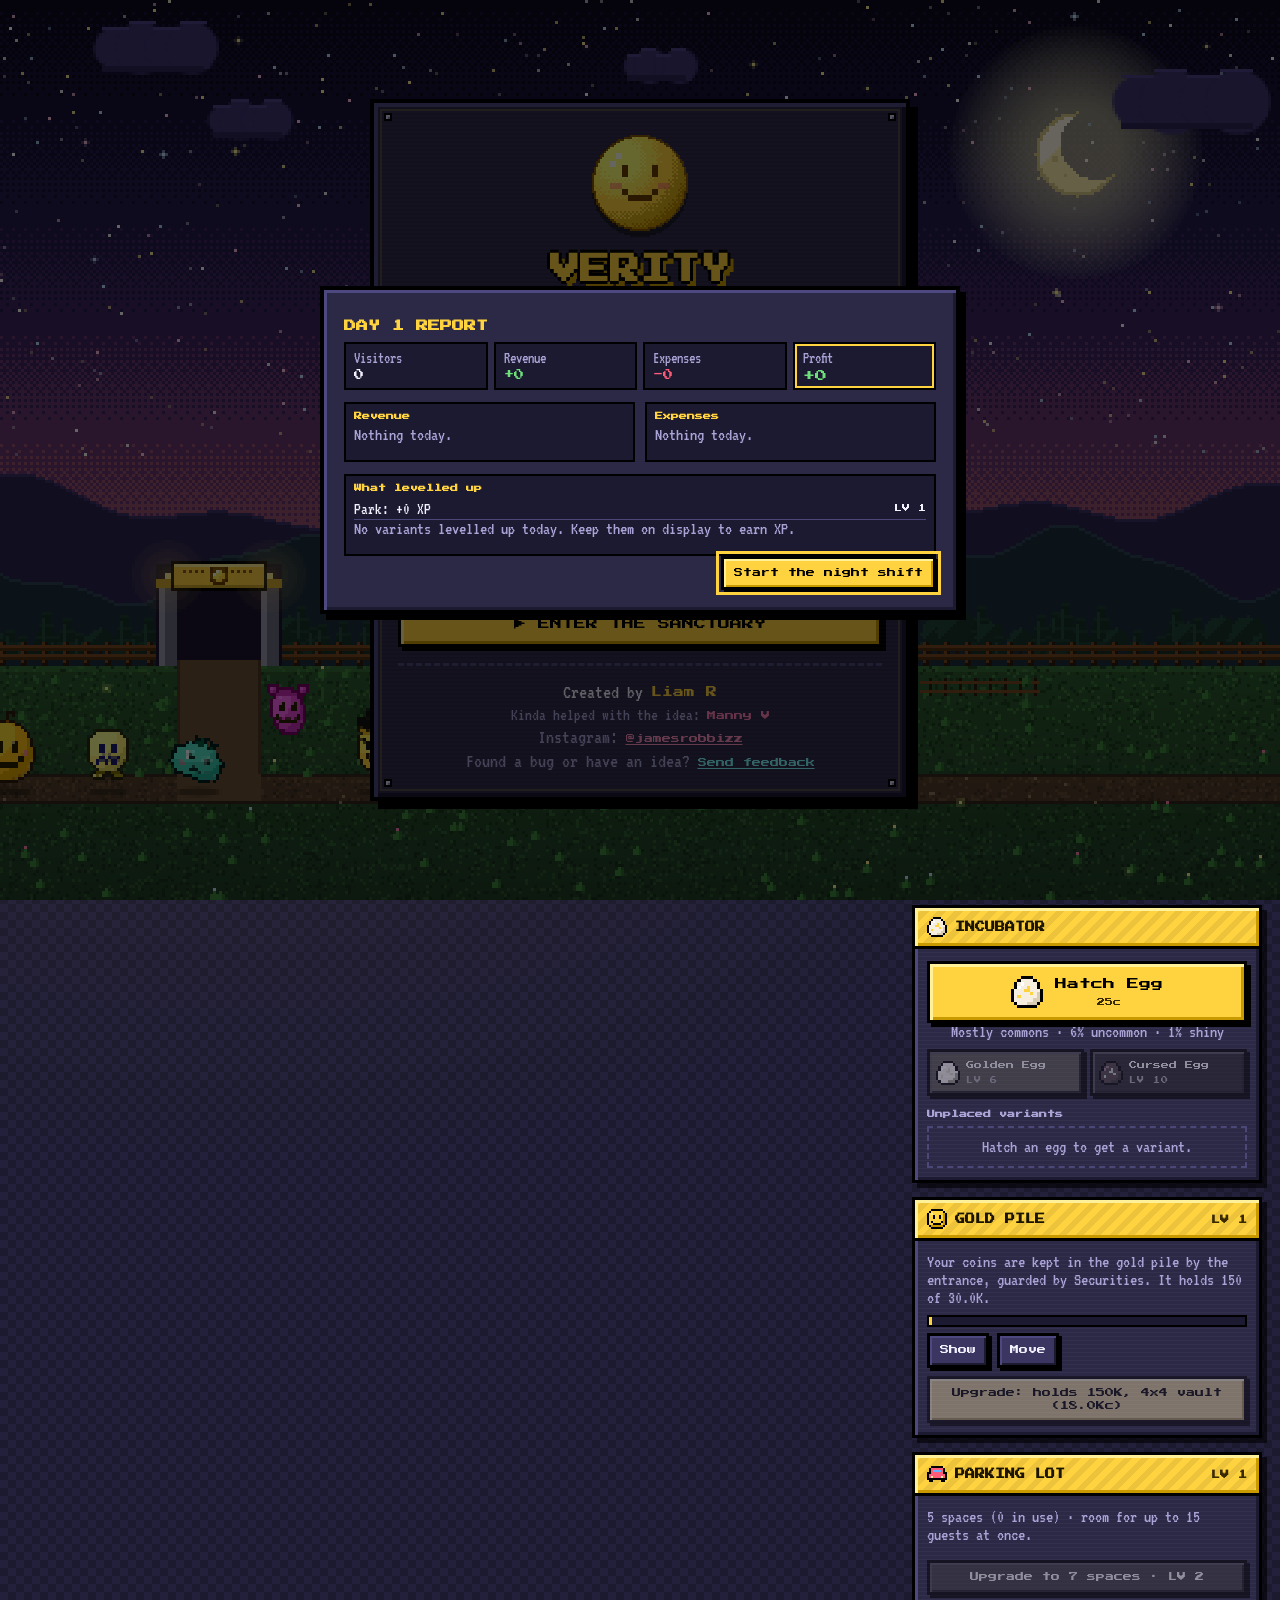
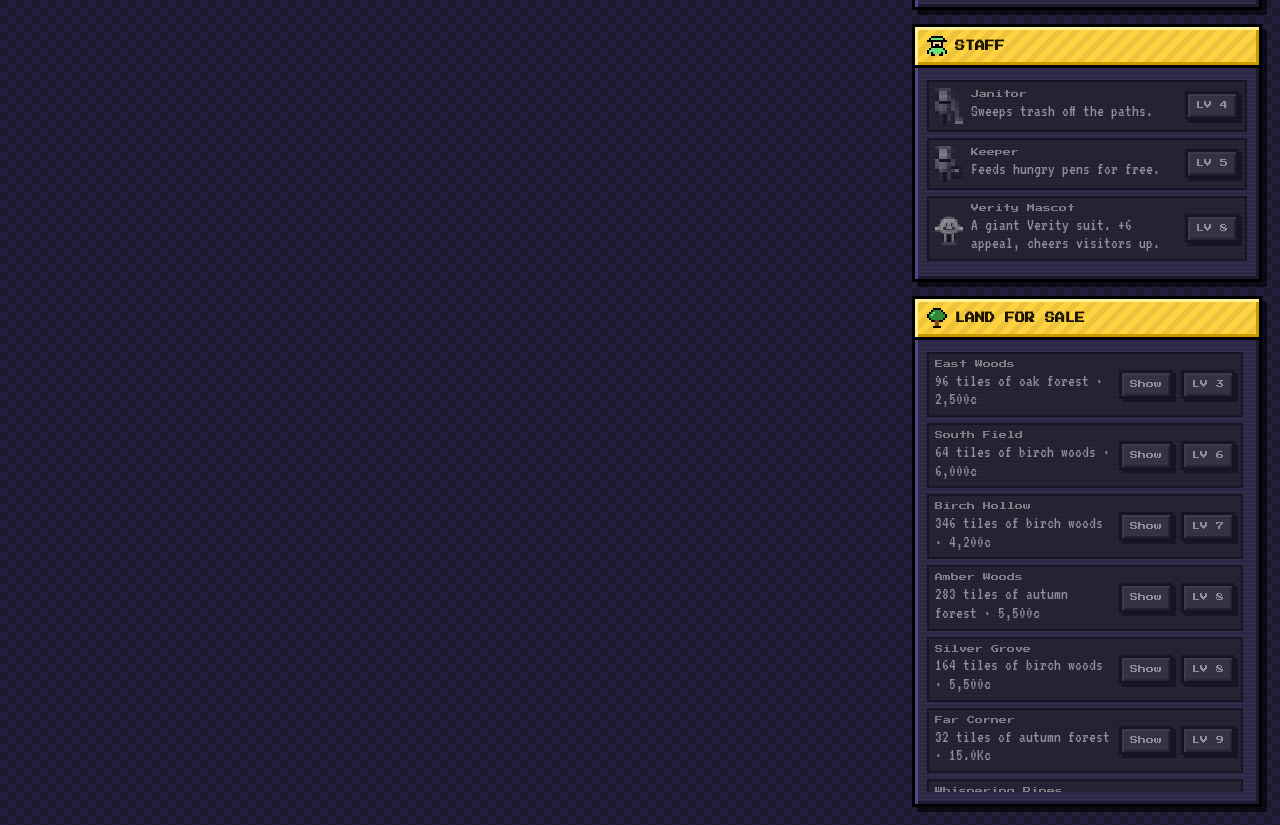
==== commit 2a63fbed: "Add feedback form links (top bar, loading screen, Save tab) Co-Authored-By: Claude Opus 5.5 <noreply" ====
--- a/index.html
+++ b/index.html
@@ -35,6 +35,7 @@
         <p>Created by <b>Liam R</b></p>
         <p class="small-credit">Kinda helped with the idea: <b>Manny V</b></p>
         <p class="insta-credit">Instagram: <a href="https://www.instagram.com/jamesrobbizz/" target="_blank" rel="noopener">@jamesrobbizz</a></p>
+        <p class="insta-credit">Found a bug or have an idea? <a class="feedback-link" href="https://forms.gle/N3EzvmrXTgRiWqSZ6" target="_blank" rel="noopener">Send feedback</a></p>
       </div>
     </div>
   </div>
@@ -366,6 +367,7 @@
       <div class="stat"><i class="ico" data-icon="star"></i><div><span class="label">RATING</span><span id="stars" class="value stars"></span></div></div>
       <button id="notes-btn" class="icon-btn text-btn" title="Patch notes"><i class="ico" data-icon="scroll"></i><span>Patch notes</span></button>
       <a id="insta-btn" class="icon-btn text-btn insta-btn" href="https://www.instagram.com/jamesrobbizz/" target="_blank" rel="noopener" title="Follow @jamesrobbizz on Instagram"><i class="ico" data-icon="insta"></i><span>@jamesrobbizz</span></a>
+      <a id="feedback-btn" class="icon-btn text-btn feedback-btn" href="https://forms.gle/N3EzvmrXTgRiWqSZ6" target="_blank" rel="noopener" title="Send feedback, suggestions or bug reports"><i class="ico" data-icon="info"></i><span>Feedback</span></a>
       <button id="sound-toggle" class="icon-btn" title="Toggle sound"><i class="ico" data-icon="sound"></i></button>
     </div>
   </header>
@@ -568,6 +570,7 @@
           <p class="credit-line">Kinda helped with the idea: <b>Manny V</b></p>
           <p class="small">A fan game inspired by the Verity meme. Not affiliated with its creators.</p>
           <p class="small"><a class="archive-link" href="versions/index.html">Play older versions</a></p>
+          <a class="wide feedback-wide" href="https://forms.gle/N3EzvmrXTgRiWqSZ6" target="_blank" rel="noopener">Send feedback, suggestions or a bug report</a>
         </div>
       </div>
     </aside>
--- a/style.css
+++ b/style.css
@@ -845,3 +845,13 @@
 
 #money.bank-full { color: #ff8a3c; }
 #bank .progress { margin: 6px 0; }
+
+/* ---------- Feedback links ---------- */
+.feedback-btn span { color: #7df9ff; }
+.insta-credit a.feedback-link { color: #7df9ff; }
+a.feedback-wide {
+  display: block; margin-top: 8px; padding: 8px 10px; text-align: center; text-decoration: none;
+  font-family: "Press Start 2P", monospace; font-size: 8px; color: #000; background: #7df9ff;
+  border: 3px solid #000; box-shadow: 3px 3px 0 #000;
+}
+a.feedback-wide:hover { background: #a8fbff; }
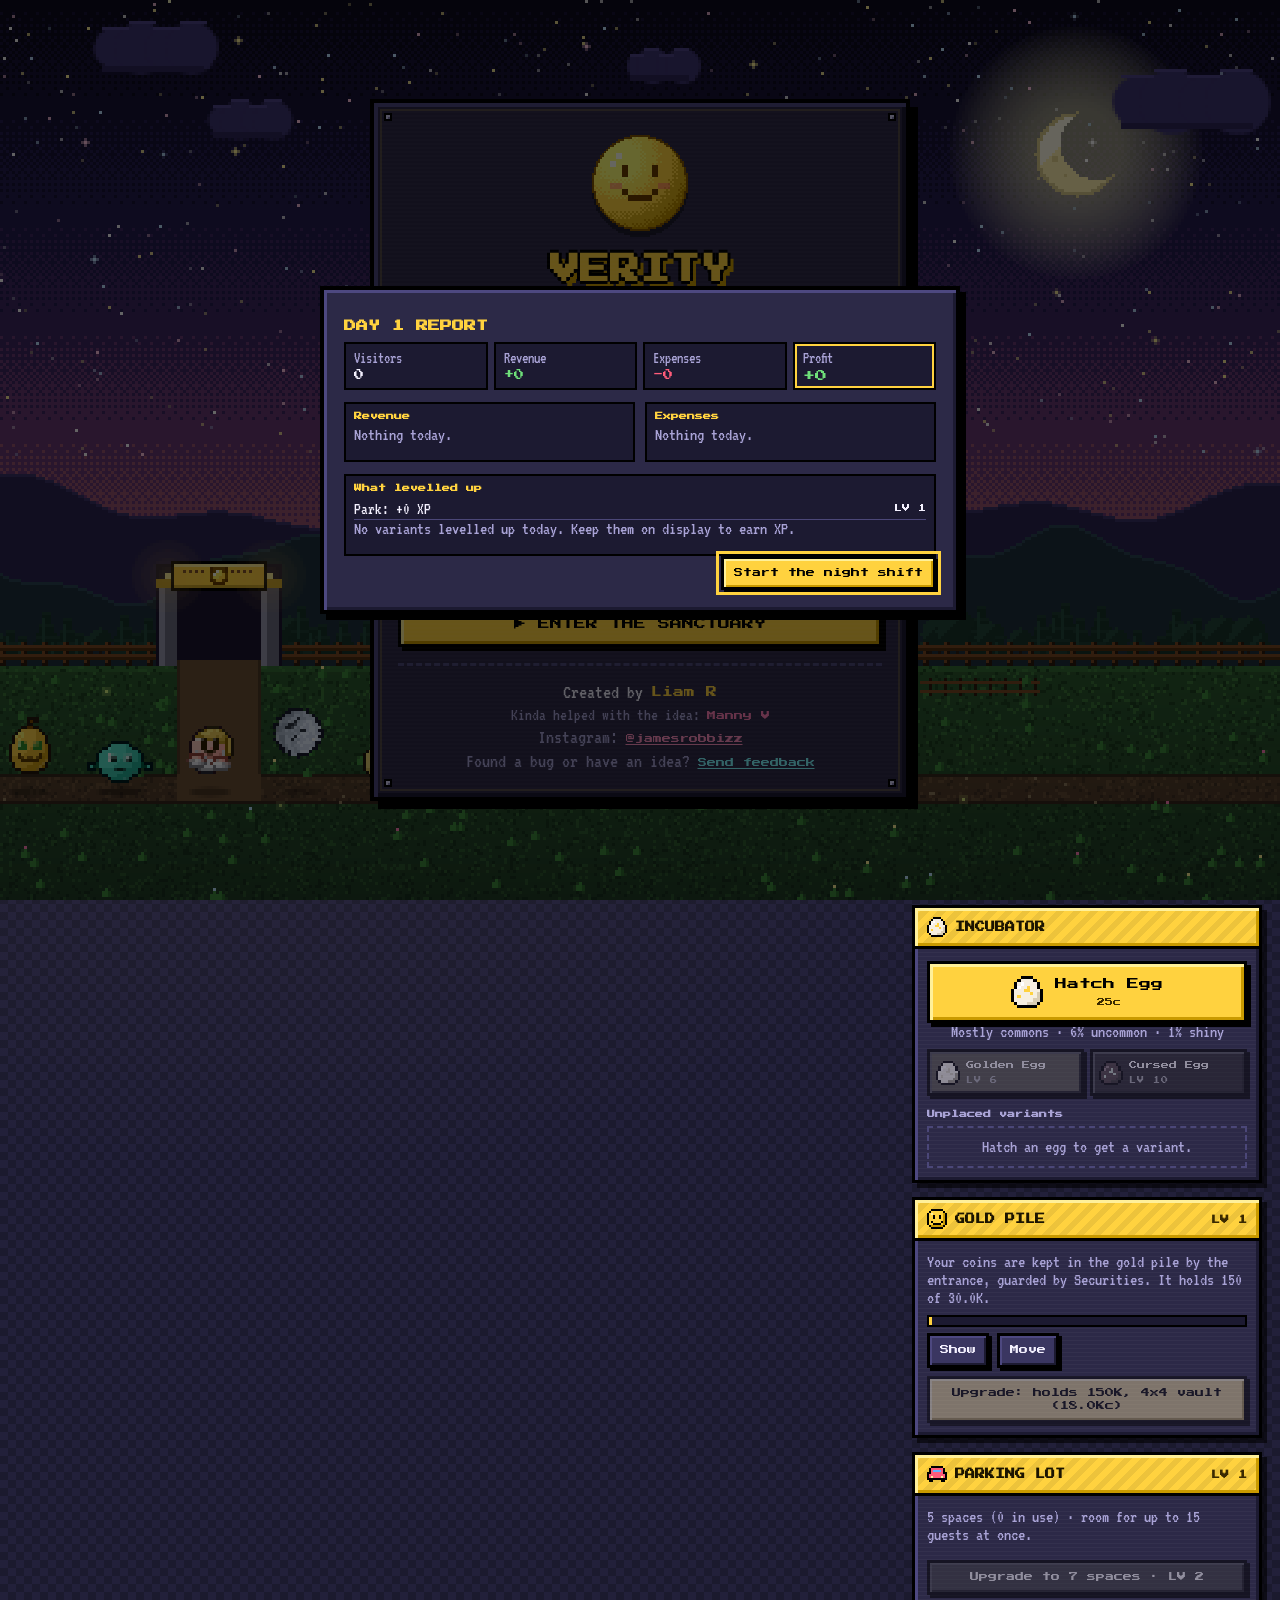
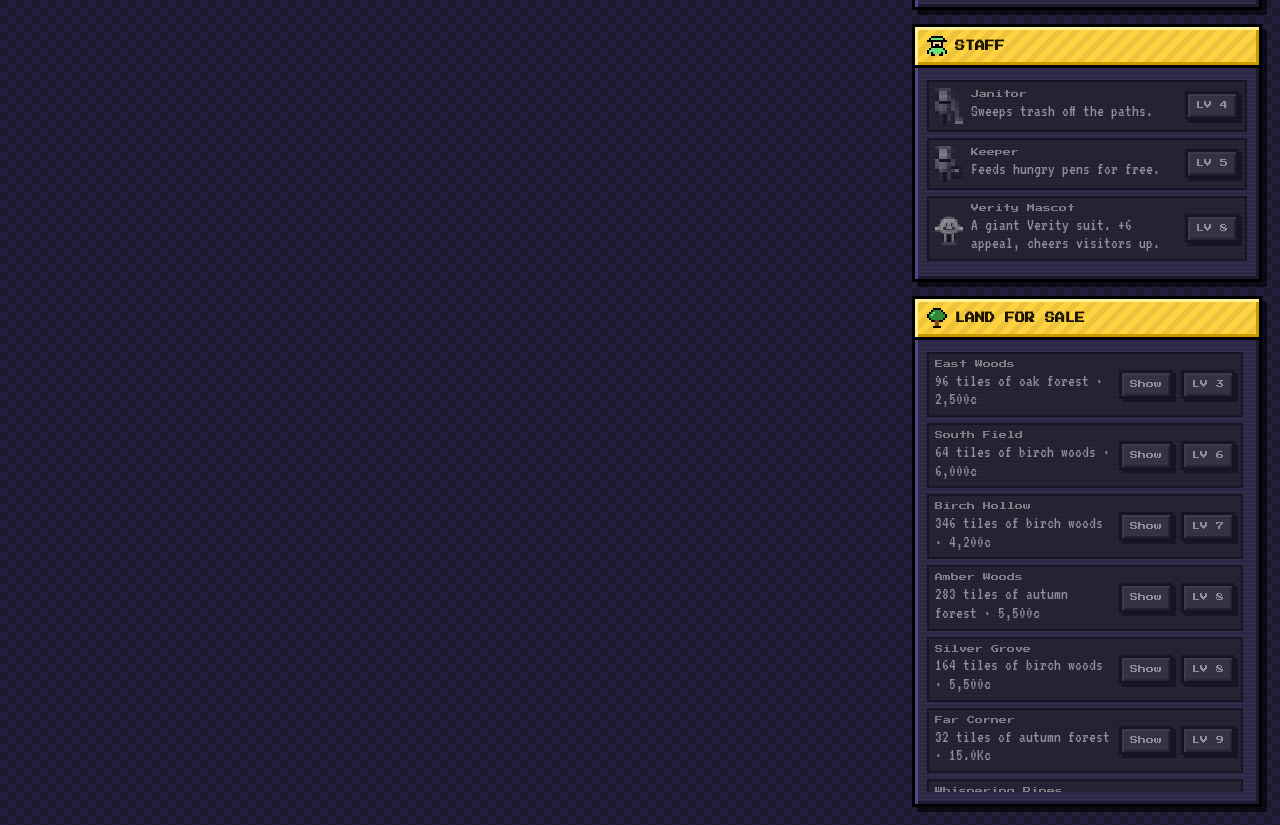
==== commit a5bd6660: "Tagline: a verity habitat tycoon Co-Authored-By: Claude Opus 5.5 <noreply@anthropic.com>" ====
--- a/index.html
+++ b/index.html
@@ -15,7 +15,7 @@
       <i class="rivet tl"></i><i class="rivet tr"></i><i class="rivet bl"></i><i class="rivet br"></i>
       <canvas id="loader-verity" width="52" height="52"></canvas>
       <h1 class="loader-title">VERITY<br>SANCTUARY</h1>
-      <p class="loader-tag">a variant habitat tycoon</p>
+      <p class="loader-tag">a verity habitat tycoon</p>
       <p class="loader-version"><span id="loader-version">Version 2.0</span> · <button id="loader-notes" class="linkish" type="button">What's new?</button></p>
       <div class="loader-roster">
         <canvas id="loader-faces" width="168" height="26"></canvas>
@@ -348,7 +348,7 @@
       <i class="ico logo" data-icon="logo"></i>
       <div>
         <h1>VERITY SANCTUARY</h1>
-        <p class="tagline">a variant habitat tycoon <span class="ver" id="ver-tag">v2.0</span></p>
+        <p class="tagline">a verity habitat tycoon <span class="ver" id="ver-tag">v2.0</span></p>
       </div>
       <div class="lvl-box" title="Park level: earn XP to unlock new items">
         <span class="lvl-badge" id="park-level">1</span>
--- a/style.css
+++ b/style.css
@@ -855,3 +855,7 @@
   border: 3px solid #000; box-shadow: 3px 3px 0 #000;
 }
 a.feedback-wide:hover { background: #a8fbff; }
+
+.feedback-toast { border-color: #7df9ff; }
+.feedback-toast a { color: #7df9ff; pointer-events: auto; }
+.toasts .toast.feedback-toast { pointer-events: auto; }
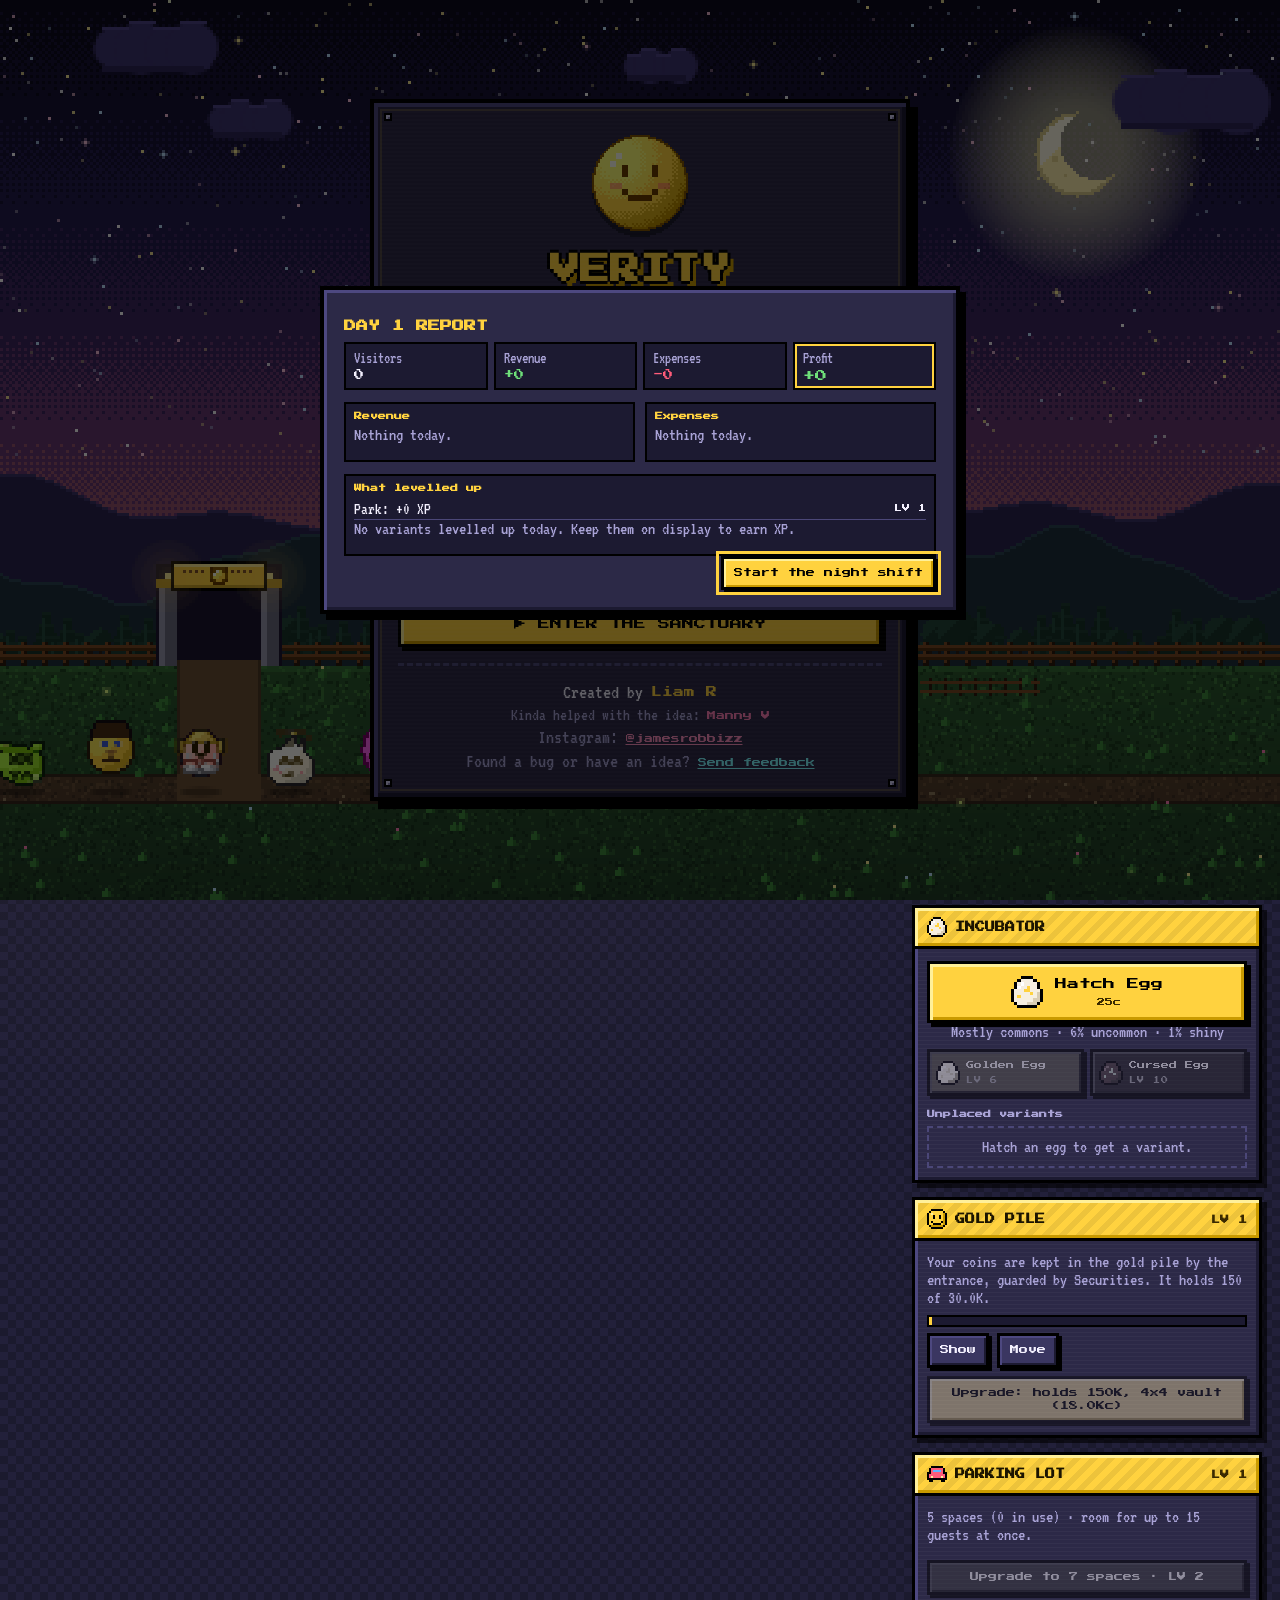
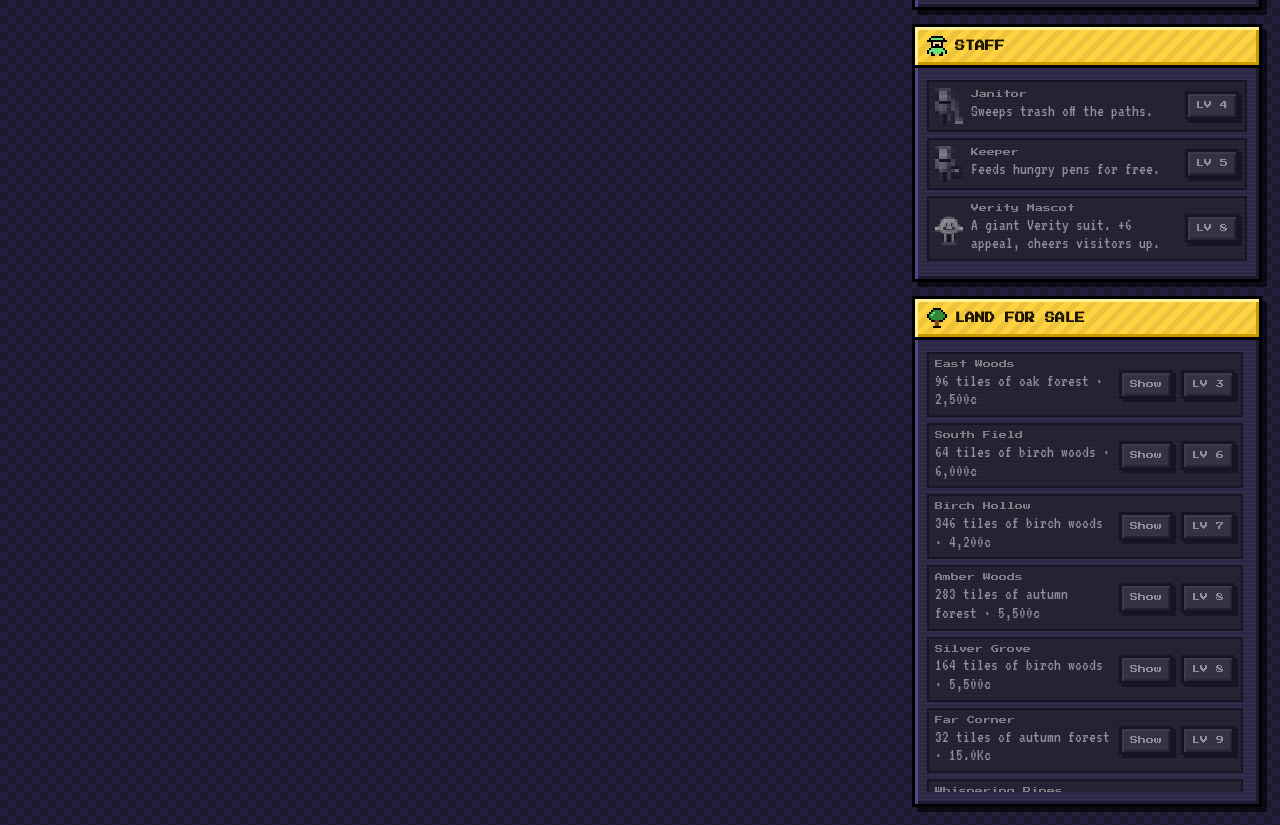
==== commit 5592b839: "Feedback reminder can be closed, turned off, or toggled in settings Co-Authored-By: Claude Opus 5.5 " ====
--- a/index.html
+++ b/index.html
@@ -556,6 +556,7 @@
           <label class="range">Music volume <input type="range" id="set-musicvol" min="0" max="1" step="0.05"></label>
           <label class="check"><input type="checkbox" id="set-effects"> Weather &amp; night effects</label>
           <label class="check"><input type="checkbox" id="set-shake"> Screen shake on rare hatches</label>
+          <label class="check"><input type="checkbox" id="set-feedback"> Feedback reminders (every 10 min)</label>
           <button id="admin-btn" class="wide"><i class="ico" data-icon="staff"></i> Admin panel</button>
           <button id="tut-replay" class="wide"><i class="ico" data-icon="info"></i> Replay tutorial</button>
           <button id="snapshot2" class="wide"><i class="ico" data-icon="camera"></i> Download park snapshot</button>
--- a/style.css
+++ b/style.css
@@ -859,3 +859,10 @@
 .feedback-toast { border-color: #7df9ff; }
 .feedback-toast a { color: #7df9ff; pointer-events: auto; }
 .toasts .toast.feedback-toast { pointer-events: auto; }
+
+.feedback-toast { position: relative; padding-right: 28px; }
+.feedback-close {
+  position: absolute; top: 4px; right: 4px; width: 20px; height: 20px; padding: 0; line-height: 1;
+  font-family: "VT323", monospace; font-size: 18px; box-shadow: 2px 2px 0 #000; border-width: 2px;
+}
+.feedback-toast .feedback-never { font-size: inherit; color: var(--muted); }
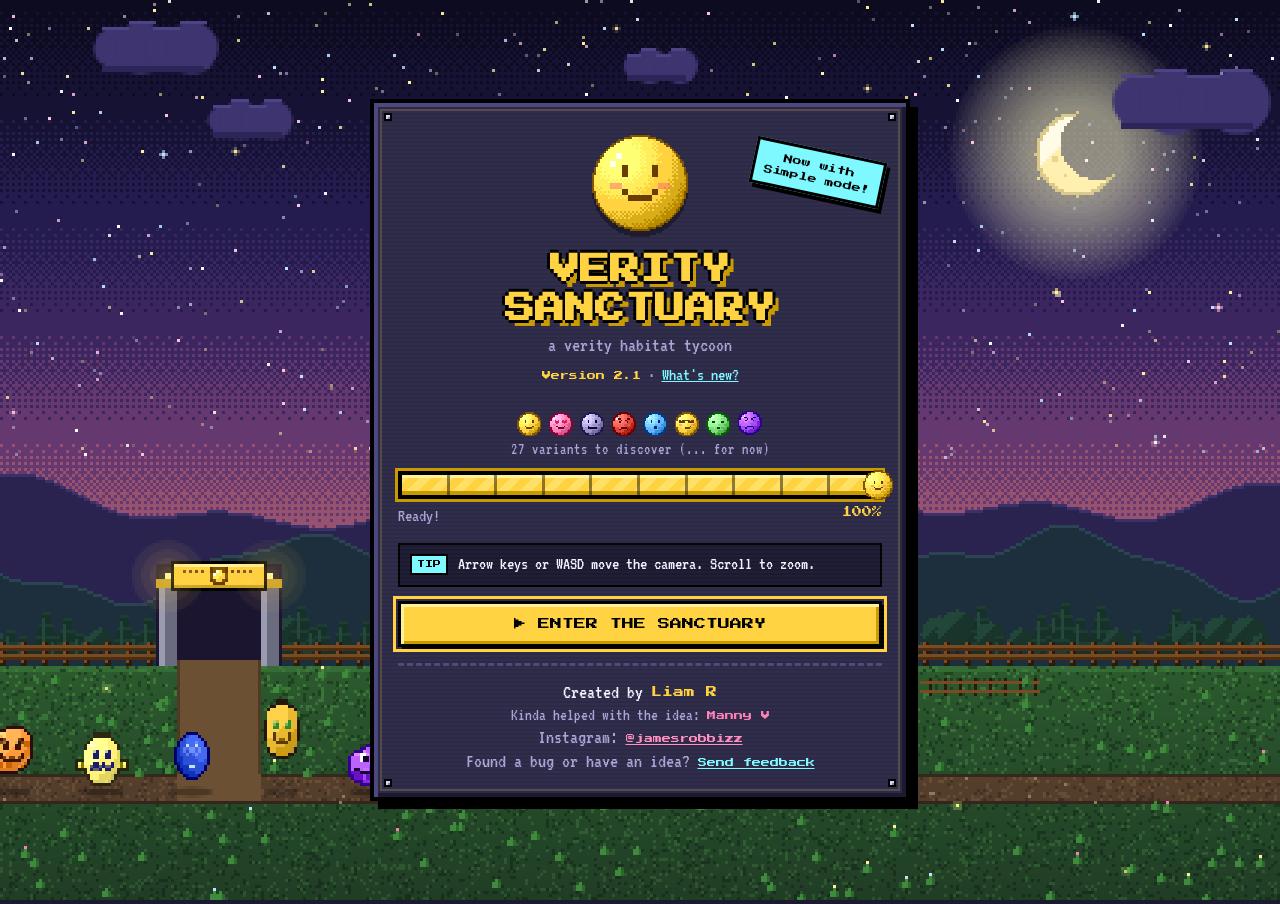
==== commit 4e5d1fd9: "Merge release 2.1: Simple & Pro Co-Authored-By: Claude Opus 5.5 <noreply@anthropic.com>" ====
--- a/index.html
+++ b/index.html
@@ -14,6 +14,7 @@
     <div class="loader-box">
       <i class="rivet tl"></i><i class="rivet tr"></i><i class="rivet bl"></i><i class="rivet br"></i>
       <canvas id="loader-verity" width="52" height="52"></canvas>
+      <p class="loader-splash">Now with<br>Simple mode!</p>
       <h1 class="loader-title">VERITY<br>SANCTUARY</h1>
       <p class="loader-tag">a verity habitat tycoon</p>
       <p class="loader-version"><span id="loader-version">Version 2.0</span> · <button id="loader-notes" class="linkish" type="button">What's new?</button></p>
@@ -29,7 +30,7 @@
         </div>
         <div class="loader-pct"><span id="loader-step">Hatching eggs...</span><span id="loader-num">0%</span></div>
       </div>
-      <p class="loader-tip"><b>TIP</b><span id="loader-tip">Build at night. The park is closed from 10 PM to 8 AM.</span></p>
+      <p class="loader-tip"><b>TIP</b><span id="loader-tip">In Pro mode you build at night, while the park is closed.</span></p>
       <button id="loader-start" class="big loader-start" hidden>▶ ENTER THE SANCTUARY</button>
       <div class="loader-credits">
         <p>Created by <b>Liam R</b></p>
@@ -326,7 +327,7 @@
       // progress (main.js finishes it once the game is ready) and rotating tips
       window.__loader = { pct: 0 };
       var steps = ["Hatching eggs...", "Polishing fences...", "Teaching Moggity to mog...", "Fitting Boobity's tank top...", "Mopping the Backrooms...", "Paving the parking lot..."];
-      var tips = ["Build at night. The park is closed from 10 PM to 8 AM.", "Arrow keys or WASD move the camera. Scroll to zoom.", "A bigger parking lot brings in more guests.", "Fuse two variants in the Lab to discover new ones.", "Fed, happy variants earn more coins.", "Some variants love certain enclosure themes.", "Buy wild land to grow your sanctuary.", "He belongs to the Backrooms. Don't let him out."];
+      var tips = ["In Pro mode you build at night, while the park is closed.", "Arrow keys or WASD move the camera. Scroll to zoom.", "A bigger parking lot brings in more guests.", "Fuse two variants in the Lab to discover new ones.", "Simple mode lets you build at any time of day.", "Some variants love certain enclosure themes.", "Buy wild land to grow your sanctuary.", "He belongs to the Backrooms. Don't let him out."];
       var i = 0, tipI = 0;
       window.__loaderTimer = setInterval(function () {
         if (!document.getElementById("loader-fill")) return clearInterval(window.__loaderTimer);
@@ -348,7 +349,7 @@
       <i class="ico logo" data-icon="logo"></i>
       <div>
         <h1>VERITY SANCTUARY</h1>
-        <p class="tagline">a verity habitat tycoon <span class="ver" id="ver-tag">v2.0</span></p>
+        <p class="tagline">a verity habitat tycoon <span class="ver" id="ver-tag">v2.0</span> <span class="ver mode-tag" id="mode-tag" hidden></span></p>
       </div>
       <div class="lvl-box" title="Park level: earn XP to unlock new items">
         <span class="lvl-badge" id="park-level">1</span>
@@ -445,6 +446,11 @@
           <div id="request"></div>
         </div>
 
+        <div class="card" id="feedback-card">
+          <h2><i class="ico" data-icon="visitor"></i>GUEST FEEDBACK</h2>
+          <div id="feedback"></div>
+        </div>
+
         <div class="card">
           <h2><i class="ico" data-icon="egg"></i>INCUBATOR <small id="free-eggs"></small></h2>
           <button id="hatch" class="big"><i class="ico egg-ico" data-icon="egg"></i><span>Hatch Egg<small id="cost-egg"></small></span></button>
@@ -545,6 +551,7 @@
             <button id="import">Import</button>
             <button id="reset" class="danger">Reset</button>
           </div>
+          <p class="small" id="mode-note"></p>
         </div>
         <div class="card">
           <h2><i class="ico" data-icon="sound"></i>SETTINGS</h2>
@@ -556,6 +563,7 @@
           <label class="range">Music volume <input type="range" id="set-musicvol" min="0" max="1" step="0.05"></label>
           <label class="check"><input type="checkbox" id="set-effects"> Weather &amp; night effects</label>
           <label class="check"><input type="checkbox" id="set-shake"> Screen shake on rare hatches</label>
+          <label class="check"><input type="checkbox" id="set-hovertips"> Explain things when I hover over them</label>
           <label class="check"><input type="checkbox" id="set-feedback"> Feedback reminders (every 10 min)</label>
           <button id="admin-btn" class="wide"><i class="ico" data-icon="staff"></i> Admin panel</button>
           <button id="tut-replay" class="wide"><i class="ico" data-icon="info"></i> Replay tutorial</button>
@@ -635,6 +643,12 @@
     </div>
   </dialog>
 
+  <dialog id="mode-dialog" class="mode-dialog">
+    <h2>CHOOSE YOUR MODE</h2>
+    <p class="small">You can't switch later. Resetting your park lets you choose again.</p>
+    <div id="mode-options" class="mode-options"></div>
+  </dialog>
+
   <dialog id="day-dialog" class="day-dialog">
     <form method="dialog">
       <h2 id="day-title">DAY REPORT</h2>
@@ -701,6 +715,7 @@
   <script src="js/systems.js"></script>
   <script src="js/admin.js"></script>
   <script src="js/tutorial.js"></script>
+  <script src="js/help.js"></script>
   <script src="js/main.js"></script>
 </body>
 </html>
--- a/style.css
+++ b/style.css
@@ -153,6 +153,22 @@
   box-shadow: inset 2px 2px 0 var(--panel-2), 4px 4px 0 rgba(0, 0, 0, 0.5);
 }
 .hint { color: var(--text); margin: 0; min-height: 1.2em; }
+.hint-bar { cursor: pointer; }
+.tip-tag {
+  display: inline-block; margin-right: 8px; padding: 2px 4px; vertical-align: 2px;
+  font-family: "Press Start 2P", monospace; font-size: 7px; font-weight: normal; color: #000; background: #7df9ff; border: 2px solid #000;
+}
+.hint.tip-in { animation: tip-in 0.4s ease-out; }
+@keyframes tip-in { from { opacity: 0; transform: translateY(3px); } to { opacity: 1; transform: none; } }
+@media (prefers-reduced-motion: reduce) { .hint.tip-in { animation: none; } }
+/* hover explanations */
+.tooltip {
+  position: fixed; z-index: 1000; max-width: 280px; padding: 6px 9px; pointer-events: none;
+  font-size: 17px; line-height: 1.1; color: var(--text); background: var(--panel-lo);
+  border: 3px solid #000; box-shadow: inset 2px 2px 0 var(--panel-2), 4px 4px 0 rgba(0, 0, 0, 0.5);
+}
+.tooltip b { display: block; margin-bottom: 3px; font-family: "Press Start 2P", monospace; font-size: 8px; font-weight: normal; color: var(--yellow); }
+.tooltip span { display: block; }
 
 /* ---------- Side panel ---------- */
 .panel {
@@ -190,6 +206,15 @@
   box-shadow: inset 3px 3px 0 var(--yellow-hi), inset -3px -3px 0 var(--yellow-lo);
 }
 .card h2 small { margin-left: auto; color: #3a2a00; font-size: 9px; }
+/* collapsible cards: click the header to fold one away */
+.page > .card > h2 { cursor: pointer; user-select: none; }
+.page > .card > h2::after { content: "\25BE"; margin-left: 8px; font-family: "VT323", monospace; font-size: 22px; line-height: 0; color: #3a2a00; }
+.page > .card > h2:not(:has(small))::after { margin-left: auto; }
+.page > .card.collapsed > h2::after { content: "\25B8"; }
+.page > .card > h2:focus-visible { outline: 3px solid #7df9ff; outline-offset: -3px; }
+.page > .card.collapsed { padding-bottom: 0; }
+.page > .card.collapsed > h2 { margin-bottom: 0; border-bottom: none; }
+.page > .card.collapsed > :not(h2) { display: none !important; }
 .card h3 { font-size: 8px; margin: 14px 0 8px; color: var(--muted); display: flex; justify-content: space-between; }
 .small { font-size: 18px; color: var(--muted); margin: 0 0 8px; }
 
@@ -639,6 +664,18 @@
   text-shadow: 3px 0 0 #000, -3px 0 0 #000, 0 3px 0 #000, 0 -3px 0 #000, 6px 6px 0 var(--yellow-lo);
 }
 .loader-tag { margin: 0 0 22px; color: var(--muted); font-size: 20px; }
+/* a tilted update notice, like a sticker slapped on the corner of the sign */
+.loader-splash {
+  position: absolute; top: 46px; right: 22px; z-index: 1; margin: 0; padding: 7px 9px;
+  font-family: "Press Start 2P", monospace; font-size: 9px; line-height: 1.5; color: #000;
+  background: #7df9ff; border: 3px solid #000; box-shadow: 4px 4px 0 #000;
+  transform: rotate(12deg); animation: splash 1.1s ease-in-out infinite;
+}
+@keyframes splash { 0%, 100% { transform: rotate(12deg) scale(1); } 50% { transform: rotate(12deg) scale(1.07); } }
+@media (max-width: 480px) {
+  .loader-splash { position: static; display: inline-block; margin: 2px 0 10px; font-size: 8px; }
+}
+@media (prefers-reduced-motion: reduce) { .loader-splash { animation: none; } }
 .loader-bar { margin: 0 auto 18px; }
 .loader-track {
   position: relative; height: 28px; background: #0c0b18; border: 4px solid #000;
@@ -670,6 +707,16 @@
 
 /* ---------- In-game dialogs ---------- */
 .ask-dialog { width: min(420px, calc(100vw - 32px)); }
+.mode-dialog { width: min(640px, calc(100vw - 24px)); max-height: calc(100vh - 40px); overflow: auto; }
+.mode-options { display: grid; grid-template-columns: 1fr 1fr; gap: 10px; margin-top: 10px; }
+.mode-option { display: flex; flex-direction: column; align-items: stretch; gap: 6px; text-align: left; padding: 12px; white-space: normal; height: auto; font-family: "VT323", monospace; background: var(--panel-lo); color: var(--text); }
+.mode-option:hover, .mode-option:focus-visible { box-shadow: inset 0 0 0 2px var(--yellow); }
+.mode-option b { font-family: "Press Start 2P", monospace; font-size: 11px; color: var(--yellow); font-weight: normal; }
+.mode-option span { font-size: 18px; color: var(--text); }
+.mode-option ul { margin: 0; padding-left: 18px; font-size: 16px; color: var(--muted); line-height: 1.15; }
+.mode-option .pick { margin-top: auto; padding-top: 6px; font-family: "Press Start 2P", monospace; font-size: 8px; color: #7df9ff; }
+.mode-tag { background: #7df9ff; }
+@media (max-width: 560px) { .mode-options { grid-template-columns: 1fr; } }
 .ask-text { white-space: pre-line; font-size: 19px; line-height: 1.2; margin: 0 0 12px; }
 #ask-input {
   width: 100%; margin-bottom: 12px; padding: 8px; font-family: "VT323", monospace; font-size: 20px;
@@ -731,6 +778,17 @@
 .report-row b { font-weight: normal; color: var(--text); font-family: "Press Start 2P", monospace; font-size: 8px; white-space: nowrap; }
 .report-row.variant span { flex: 1; }
 .report-row canvas { width: 26px; height: 30px; image-rendering: pixelated; }
+.report-growth + .report-growth, .report-cols + .report-growth { margin-bottom: 12px; }
+.feedback-score { font-size: 18px; margin: 0 0 6px; color: var(--text); }
+.feedback-score.good { color: #6ee07a; }
+.feedback-score.bad { color: var(--danger); }
+.feedback-row { padding: 4px 0; border-bottom: 1px solid var(--line); }
+.feedback-head { display: flex; justify-content: space-between; gap: 8px; font-size: 18px; }
+.feedback-head b { font-weight: normal; font-family: "Press Start 2P", monospace; font-size: 8px; white-space: nowrap; color: var(--danger); align-self: center; }
+.feedback-quote { color: var(--text); }
+.feedback-fix { margin: 2px 0 0; font-size: 16px; color: #7df9ff; }
+.feedback-recent h3 { margin-top: 10px; }
+.feedback-recent p { margin: 0 0 2px; }
 .note-version { margin-bottom: 12px; }
 .note-version h4 { margin: 0 0 6px; font-family: "Press Start 2P", monospace; font-size: 9px; color: var(--yellow); }
 .note-version ul { margin: 0; padding-left: 20px; font-size: 18px; line-height: 1.2; }
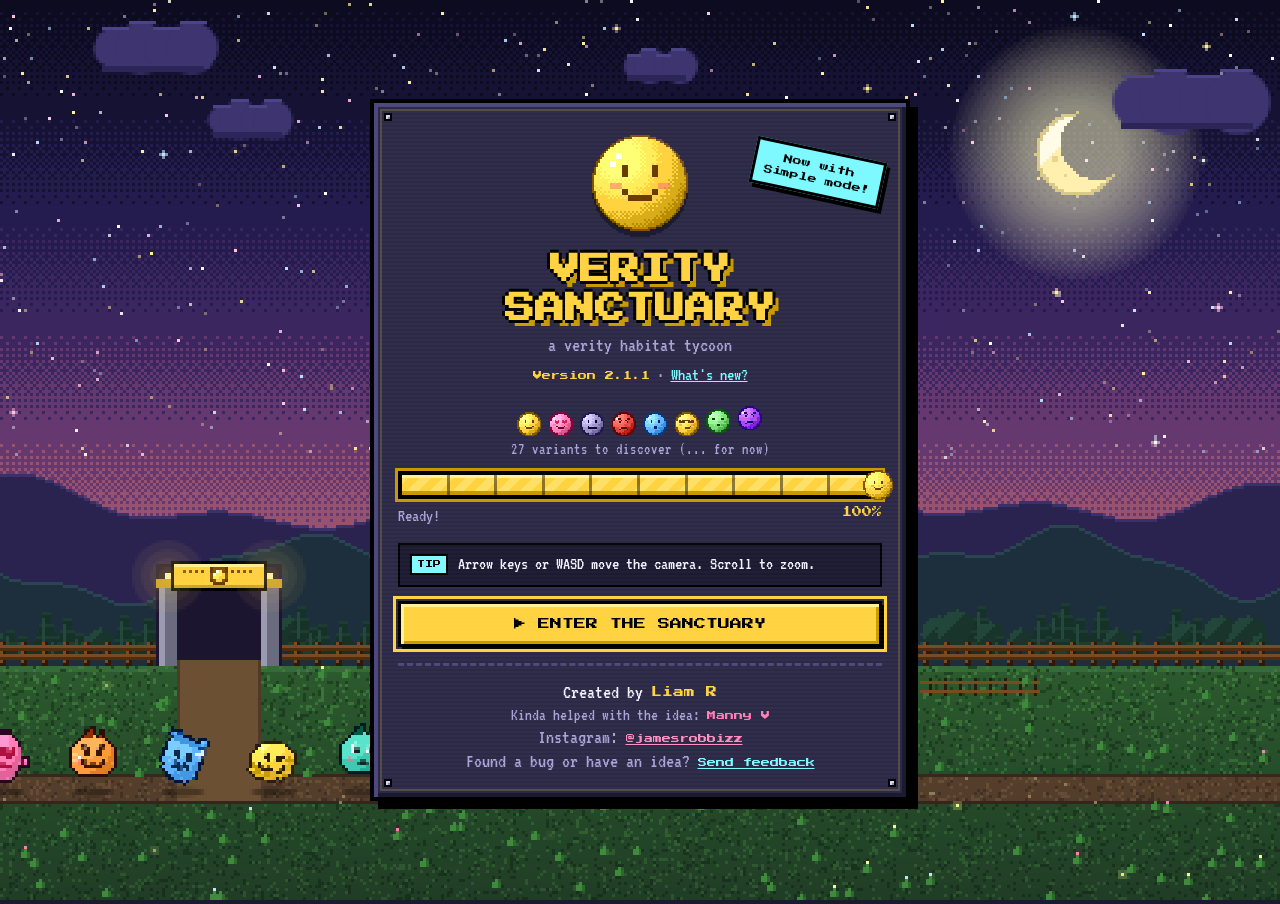
==== commit 83f081dd: "Merge hotfix 2.1.1: On the Path Co-Authored-By: Claude Opus 5.5 <noreply@anthropic.com>" ====
--- a/index.html
+++ b/index.html
@@ -566,7 +566,7 @@
           <label class="check"><input type="checkbox" id="set-hovertips"> Explain things when I hover over them</label>
           <label class="check"><input type="checkbox" id="set-feedback"> Feedback reminders (every 10 min)</label>
           <button id="admin-btn" class="wide"><i class="ico" data-icon="staff"></i> Admin panel</button>
-          <button id="tut-replay" class="wide"><i class="ico" data-icon="info"></i> Replay tutorial</button>
+          <button id="tut-replay" class="wide"><i class="ico" data-icon="info"></i> Replay a tutorial</button>
           <button id="snapshot2" class="wide"><i class="ico" data-icon="camera"></i> Download park snapshot</button>
         </div>
         <div class="card">
@@ -643,6 +643,13 @@
     </div>
   </dialog>
 
+  <dialog id="tour-dialog" class="mode-dialog">
+    <h2>TAKE A TOUR?</h2>
+    <p class="small">Pick a tour. You can replay either one any time from the Save tab.</p>
+    <div id="tour-options" class="mode-options"></div>
+    <div class="tools ask-actions"><button id="tour-skip" type="button">Skip for now</button></div>
+  </dialog>
+
   <dialog id="mode-dialog" class="mode-dialog">
     <h2>CHOOSE YOUR MODE</h2>
     <p class="small">You can't switch later. Resetting your park lets you choose again.</p>
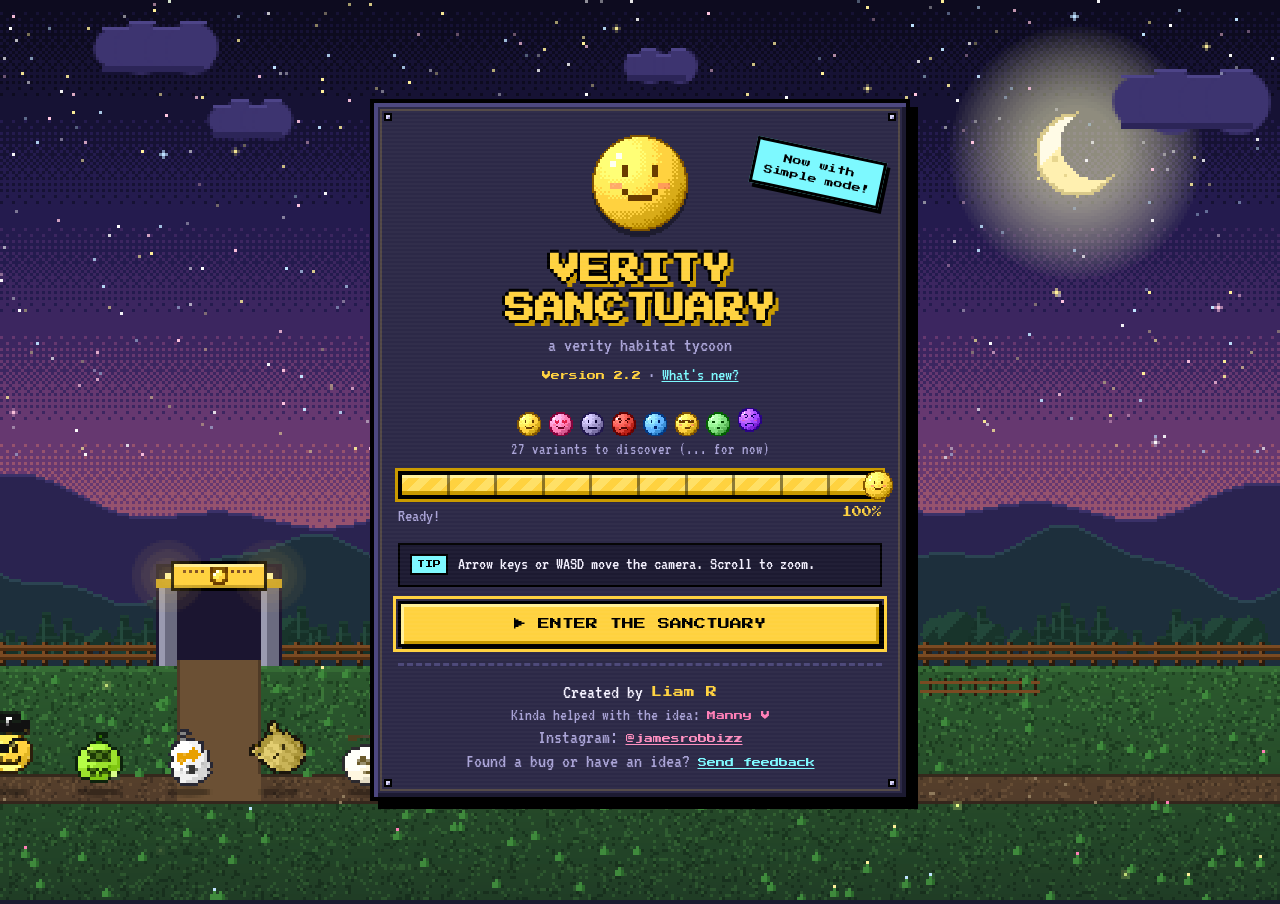
==== commit 0b213192: "Merge release 2.2: Clocking Off Co-Authored-By: Claude Opus 5.5 <noreply@anthropic.com>" ====
--- a/index.html
+++ b/index.html
@@ -438,6 +438,7 @@
           <div id="shop-stands" class="shop-grid"></div>
           <h3>Decorations <span>raise park appeal</span></h3>
           <div id="shop-decor" class="shop-grid"></div>
+          <button id="obj-turn" class="wide" hidden>↻ Turn (R)</button>
           <p id="shop-more" class="small locked-note"></p>
         </div>
 
